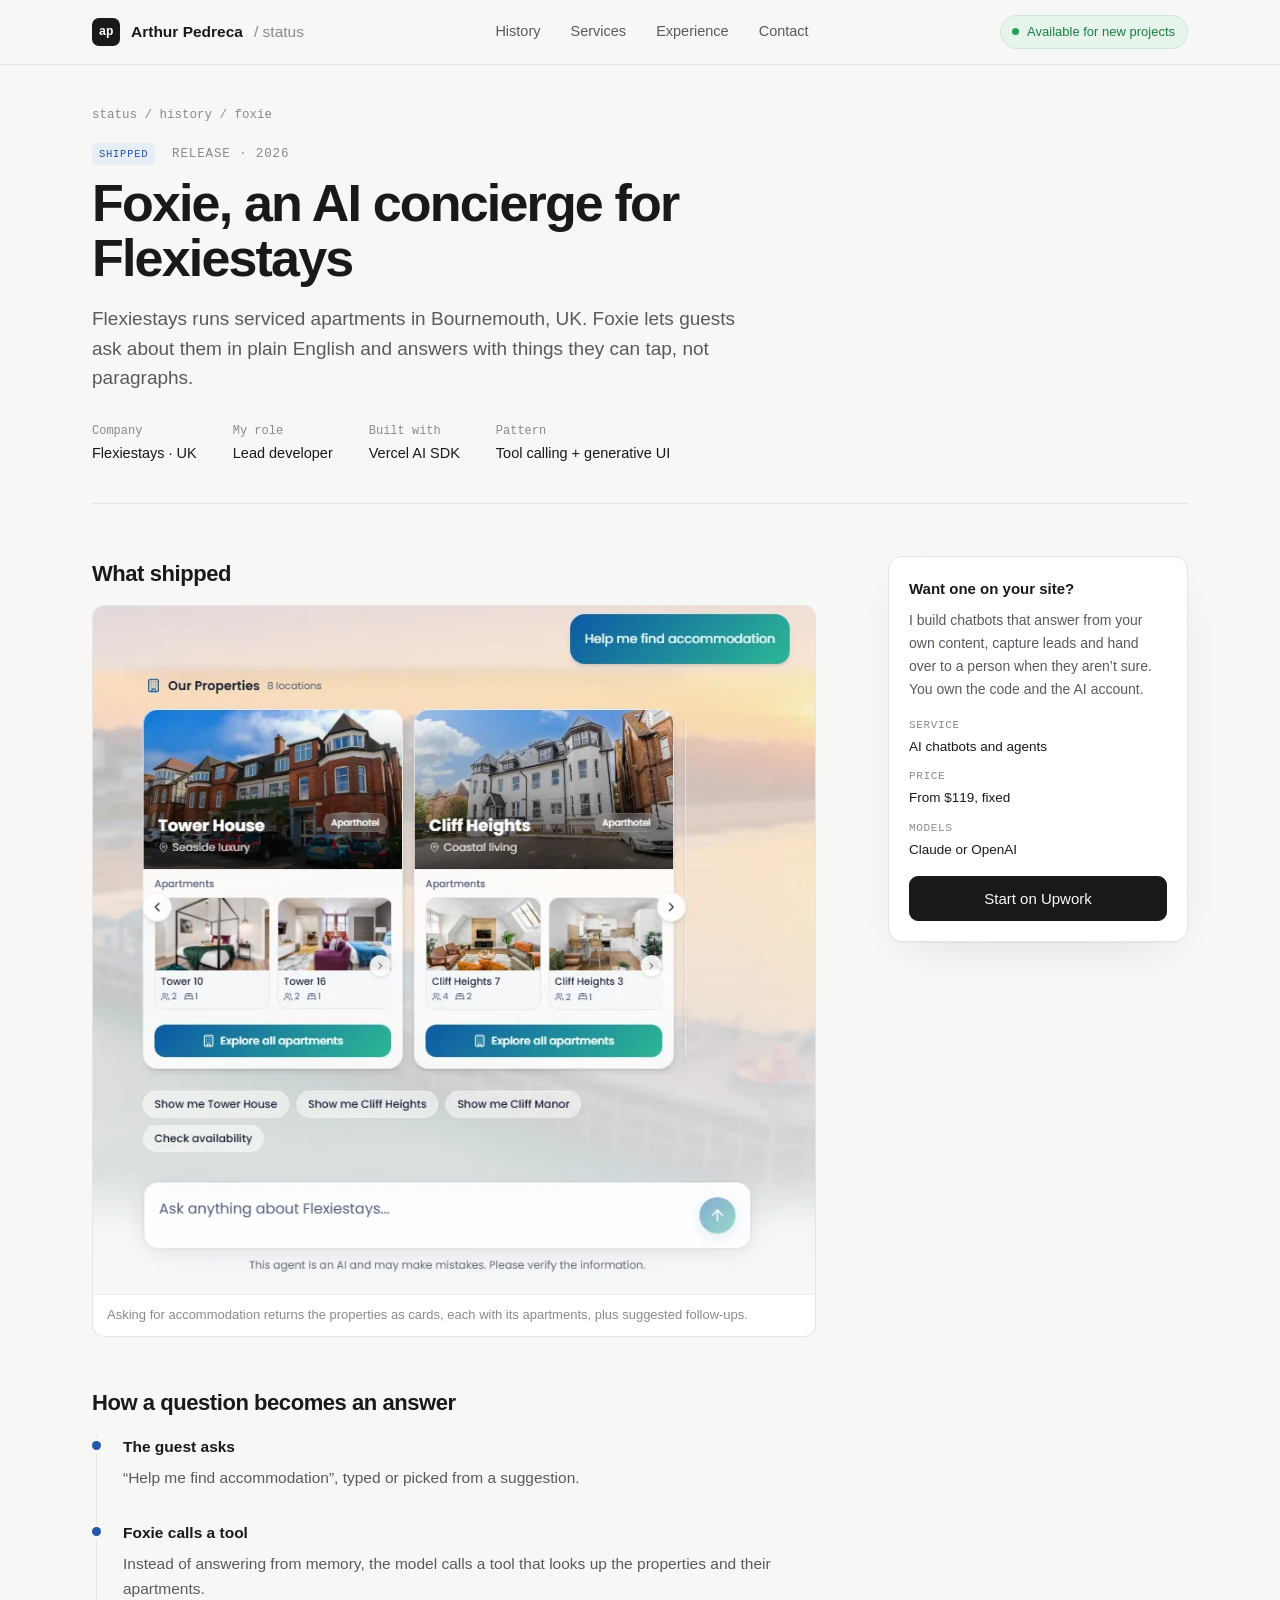
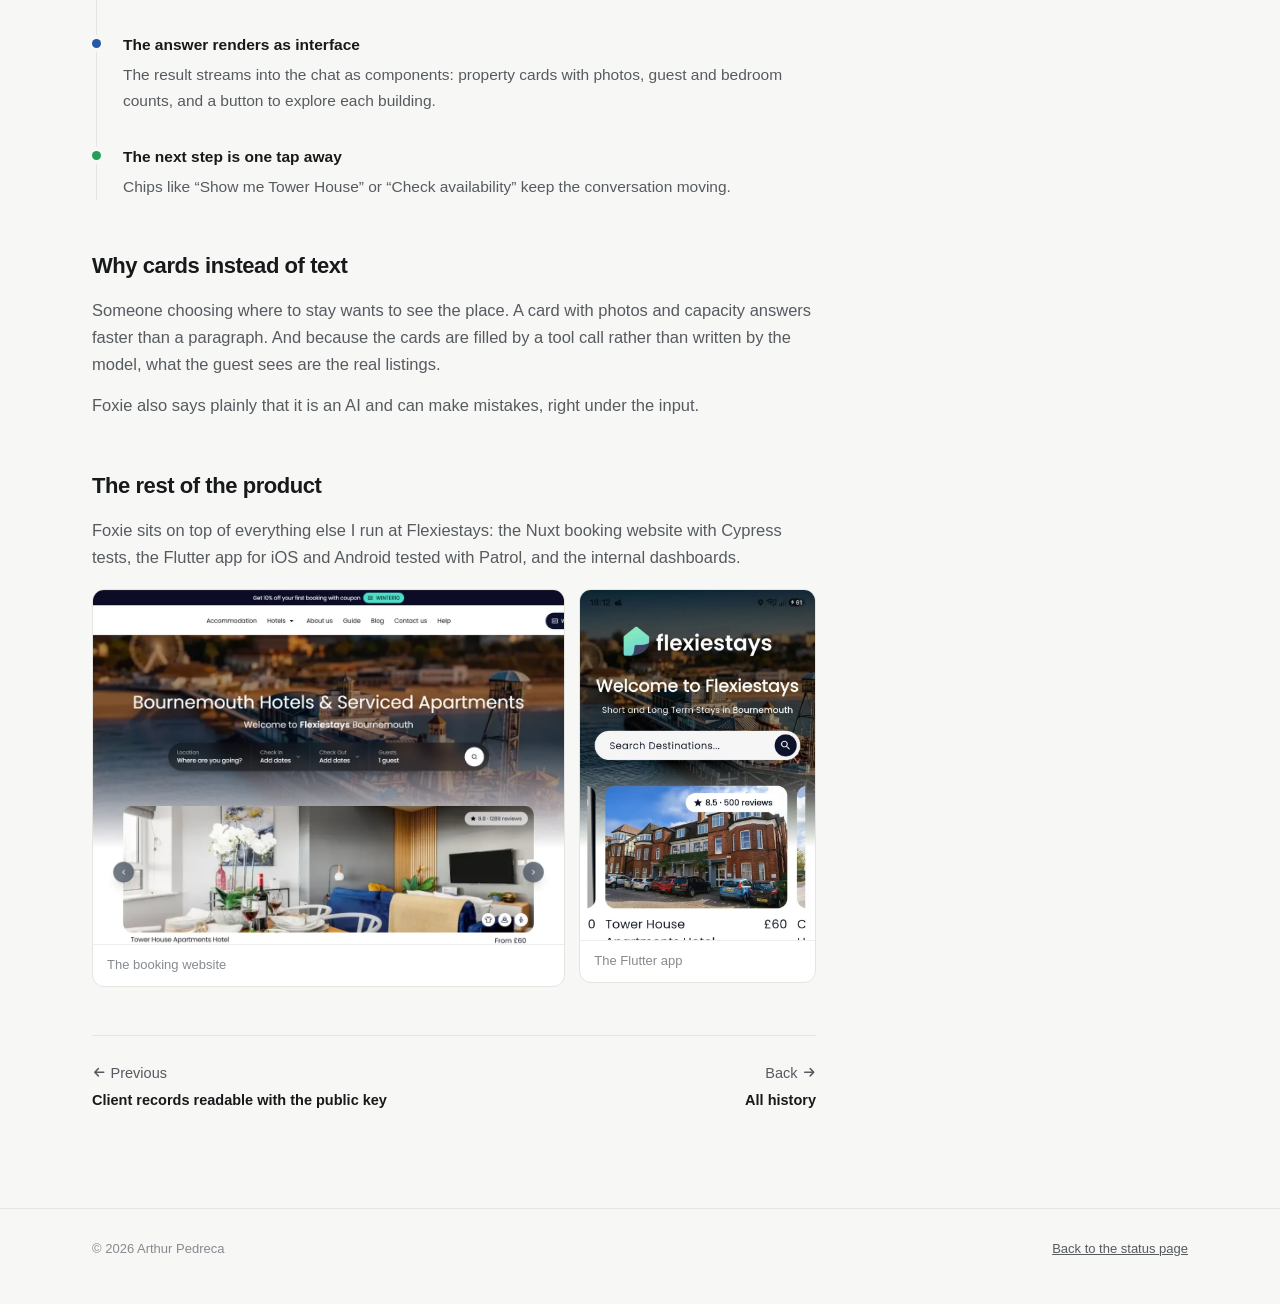
==== history/foxie.html @ f35ef9a5 "Rebuild the portfolio as a status page Replaces the 2024 site with a status-page layout: live 90-day" ====
<!doctype html>
<html lang="en">
<head>
<meta charset="utf-8">
<meta name="viewport" content="width=device-width,initial-scale=1">
<title>Foxie, an AI concierge for Flexiestays · Arthur Pedreca</title>
<meta name="description" content="Release notes for Foxie, the AI concierge I built for Flexiestays: guests ask in plain English and get live property cards inside the chat.">
<meta name="theme-color" content="#f7f7f5" media="(prefers-color-scheme: light)">
<meta name="theme-color" content="#0b0e12" media="(prefers-color-scheme: dark)">
<meta property="og:title" content="Foxie, an AI concierge for Flexiestays">
<meta property="og:description" content="Release notes for Foxie, the AI concierge I built for Flexiestays: guests ask in plain English and get live property cards inside the chat.">
<meta property="og:type" content="article">
<meta property="og:image" content="https://arthurpedreca.github.io/Portfolio/assets/img/og.png">
<meta name="twitter:card" content="summary_large_image">
<link rel="icon" href="../favicon.svg" type="image/svg+xml">
<link rel="preload" href="../assets/fonts/ibm-plex-sans-latin-600-normal.woff2" as="font" type="font/woff2" crossorigin>
<link rel="stylesheet" href="../assets/css/site.css">
</head>
<body>
<svg width="0" height="0" style="position:absolute" aria-hidden="true">
  <symbol id="arrow" viewBox="0 0 16 16"><path d="M3 8h10M9 4l4 4-4 4"/></symbol>
  <symbol id="back" viewBox="0 0 16 16"><path d="M13 8H3M7 4 3 8l4 4"/></symbol>
  <symbol id="out" viewBox="0 0 16 16"><path d="M5 11 11 5M6 5h5v5"/></symbol>
</svg>
<header class="nav">
  <div class="wrap">
    <a class="brand" href="../"><span class="logo">ap</span>Arthur Pedreca <span class="sub">/ status</span></a>
    <nav class="links" aria-label="Sections">
      <a href="../#history">History</a>
      <a href="../#services">Services</a>
      <a href="../#experience">Experience</a>
      <a href="../#contact">Contact</a>
    </nav>
    <a class="pill" href="../#contact"><i class="dot"></i><span data-k="note">Available for new projects</span></a>
  </div>
</header>
<main class="wrap">
<p class="crumbs"><a href="../">status</a> / <a href="../#history">history</a> / foxie</p>

<div class="art-head">
  <p class="eyebrow"><span class="tag blue">SHIPPED</span>&nbsp;&nbsp;Release · 2026</p>
  <h1>Foxie, an AI concierge for Flexiestays</h1>
  <p class="lead">Flexiestays runs serviced apartments in Bournemouth, UK. Foxie lets guests ask about them in plain English and answers with things they can tap, not paragraphs.</p>
  <div class="facts-row">
    <div>Company<b>Flexiestays · UK</b></div>
    <div>My role<b>Lead developer</b></div>
    <div>Built with<b>Vercel AI SDK</b></div>
    <div>Pattern<b>Tool calling + generative UI</b></div>
  </div>
</div>

<div class="art">
  <article>
    <h2>What shipped</h2>
    <figure class="shot" style="margin:8px 0 0">
      <img src="../assets/img/foxie-chat.webp" width="799" height="761" alt="Foxie chat: the guest asks for accommodation and gets two property cards, Tower House and Cliff Heights, each with apartment photos, plus suggested follow-up questions.">
      <figcaption>Asking for accommodation returns the properties as cards, each with its apartments, plus suggested follow-ups.</figcaption>
    </figure>

    <h2>How a question becomes an answer</h2>
    <ol class="updates">
      <li class="b"><h3>The guest asks</h3><p>“Help me find accommodation”, typed or picked from a suggestion.</p></li>
      <li class="b"><h3>Foxie calls a tool</h3><p>Instead of answering from memory, the model calls a tool that looks up the properties and their apartments.</p></li>
      <li class="b"><h3>The answer renders as interface</h3><p>The result streams into the chat as components: property cards with photos, guest and bedroom counts, and a button to explore each building.</p></li>
      <li class="g"><h3>The next step is one tap away</h3><p>Chips like “Show me Tower House” or “Check availability” keep the conversation moving.</p></li>
    </ol>

    <h2>Why cards instead of text</h2>
    <p>Someone choosing where to stay wants to see the place. A card with photos and capacity answers faster than a paragraph. And because the cards are filled by a tool call rather than written by the model, what the guest sees are the real listings.</p>
    <p>Foxie also says plainly that it is an AI and can make mistakes, right under the input.</p>

    <h2>The rest of the product</h2>
    <p>Foxie sits on top of everything else I run at Flexiestays: the Nuxt booking website with Cypress tests, the Flutter app for iOS and Android tested with Patrol, and the internal dashboards.</p>
    <div class="shots">
      <figure class="shot wide"><img src="../assets/img/flexiestays-site.webp" width="1600" height="800" alt="Flexiestays website home page with a booking search bar over a photo of Bournemouth pier." loading="lazy"><figcaption>The booking website</figcaption></figure>
      <figure class="shot tall"><img src="../assets/img/flexiestays-app.webp" width="738" height="1523" alt="Flexiestays mobile app home screen with a destination search and a Tower House card." loading="lazy"><figcaption>The Flutter app</figcaption></figure>
    </div>

    <div class="next">
      <a href="open-database.html"><svg class="i"><use href="#back"/></svg> Previous<b>Client records readable with the public key</b></a>
      <a href="../#history" style="text-align:right">Back <svg class="i"><use href="#arrow"/></svg><b>All history</b></a>
    </div>
  </article>

  <aside>
    <div class="box">
      <h4>Want one on your site?</h4>
      <p>I build chatbots that answer from your own content, capture leads and hand over to a person when they aren’t sure. You own the code and the AI account.</p>
      <dl>
        <dt>Service</dt><dd>AI chatbots and agents</dd>
        <dt>Price</dt><dd>From $119, fixed</dd>
        <dt>Models</dt><dd>Claude or OpenAI</dd>
      </dl>
      <a class="btn primary" href="https://www.upwork.com/freelancers/~01f52910ffb0d32b70" rel="noopener">Start on Upwork</a>
    </div>
  </aside>
</div>
</main>
<footer>
  <div class="wrap">
    <span>© 2026 Arthur Pedreca</span>
    <span><a href="../">Back to the status page</a></span>
  </div>
</footer>
<script src="../assets/js/status.js" defer></script>
</body>
</html>
---- assets/css/site.css ----
@font-face{font-family:Plex;font-weight:400;font-display:swap;src:url(../fonts/ibm-plex-sans-latin-400-normal.woff2) format('woff2')}
@font-face{font-family:Plex;font-weight:500;font-display:swap;src:url(../fonts/ibm-plex-sans-latin-500-normal.woff2) format('woff2')}
@font-face{font-family:Plex;font-weight:600;font-display:swap;src:url(../fonts/ibm-plex-sans-latin-600-normal.woff2) format('woff2')}
@font-face{font-family:PlexMono;font-weight:400;font-display:swap;src:url(../fonts/ibm-plex-mono-latin-400-normal.woff2) format('woff2')}
@font-face{font-family:PlexMono;font-weight:500;font-display:swap;src:url(../fonts/ibm-plex-mono-latin-500-normal.woff2) format('woff2')}

:root{
  --bg:#f7f7f5;--card:#fff;--sunk:#f1f1ee;--line:#e4e4e1;--line-soft:#eeeeeb;
  --text:#17191b;--muted:#565b60;--faint:#868b90;
  --green:#1a7f45;--green-dot:#22a05a;--green-soft:#e7f4ec;--green-line:#cbe6d5;--banner:#1f8a4c;
  --amber:#a8681a;--amber-dot:#d99a1e;--amber-soft:#fbf2e1;--banner-amber:#b7791f;
  --blue:#2557a7;--blue-soft:#e8eef8;
  --red:#b9382f;--red-soft:#fbeceb;
  --l0:#e4e5e2;--l1:#c4e6d0;--l2:#86cfa1;--l3:#3fae6c;--l4:#1a7f45;
  --ink:#17191b;--on-ink:#fafaf9;
  --shadow:0 1px 0 rgba(20,22,24,.03),0 18px 50px -24px rgba(20,22,24,.14);
  --sans:Plex,-apple-system,"Segoe UI",Helvetica,Arial,sans-serif;
  --mono:PlexMono,ui-monospace,"SFMono-Regular",Menlo,monospace;
  color-scheme:light;
}
@media (prefers-color-scheme:dark){
  :root{
    --bg:#0b0e12;--card:#0f1318;--sunk:#0c1015;--line:#232932;--line-soft:#1b2129;
    --text:#e6edf3;--muted:#a3abb5;--faint:#6f7781;
    --green:#3fb871;--green-dot:#3fb871;--green-soft:#11251a;--green-line:#1d4a30;--banner:#1d7343;
    --amber:#e0a43a;--amber-dot:#e0a43a;--amber-soft:#2a1f0d;--banner-amber:#9c6516;
    --blue:#82aef2;--blue-soft:#152238;
    --red:#f0817a;--red-soft:#2c1514;
    --l0:#1b2129;--l1:#1b4430;--l2:#22663f;--l3:#2f9257;--l4:#46c07a;
    --ink:#e6edf3;--on-ink:#0b0e12;
    --shadow:0 1px 0 rgba(0,0,0,.2),0 18px 50px -24px rgba(0,0,0,.6);
    color-scheme:dark;
  }
}

*,*:before,*:after{box-sizing:border-box}
html{-webkit-text-size-adjust:100%;scroll-behavior:smooth;scroll-padding-top:84px}
body{margin:0;background:var(--bg);color:var(--text);font:400 16px/1.6 var(--sans);-webkit-font-smoothing:antialiased;text-rendering:optimizeLegibility}
img{display:block;max-width:100%;height:auto}
figure{margin:0}
a{color:inherit}
h1,h2,h3,h4,p{margin:0}
::selection{background:var(--green-soft);color:var(--text)}
:focus-visible{outline:2px solid var(--green);outline-offset:3px;border-radius:4px}
.mono{font-family:var(--mono)}
.i{width:1em;height:1em;flex:none;fill:none;stroke:currentColor;stroke-width:1.6;stroke-linecap:round;stroke-linejoin:round;vertical-align:-.12em}
.wrap{max-width:1160px;margin:0 auto;padding:0 32px}
.sr{position:absolute;width:1px;height:1px;overflow:hidden;clip:rect(0 0 0 0);white-space:nowrap}

/* ---------- nav ---------- */
.nav{position:sticky;top:0;z-index:20;background:color-mix(in srgb,var(--bg) 86%,transparent);backdrop-filter:saturate(1.4) blur(10px);-webkit-backdrop-filter:saturate(1.4) blur(10px);border-bottom:1px solid var(--line)}
.nav .wrap{height:64px;display:flex;align-items:center;justify-content:space-between;gap:24px}
.brand{display:flex;align-items:center;gap:11px;font-weight:600;font-size:15.5px;text-decoration:none;white-space:nowrap}
.logo{width:28px;height:28px;border-radius:7px;background:var(--ink);color:var(--on-ink);font:600 12.5px/1 var(--mono);display:grid;place-items:center;letter-spacing:-.02em}
.brand .sub{color:var(--faint);font-weight:400}
.links{display:flex;gap:30px;font-size:14.5px}
.links a{color:var(--muted);text-decoration:none}
.links a:hover{color:var(--text)}
.pill{display:inline-flex;align-items:center;gap:8px;font-size:13px;font-weight:500;padding:6px 12px 6px 11px;border-radius:999px;border:1px solid var(--green-line);background:var(--green-soft);color:var(--green);white-space:nowrap;text-decoration:none}
.dot{width:7px;height:7px;border-radius:50%;background:var(--green-dot);box-shadow:0 0 0 0 color-mix(in srgb,var(--green-dot) 45%,transparent);animation:pulse 2.4s ease-out infinite}
.busy .pill,.pill.busy{border-color:color-mix(in srgb,var(--amber) 30%,transparent);background:var(--amber-soft);color:var(--amber)}
.busy .dot{background:var(--amber-dot)}
@keyframes pulse{0%{box-shadow:0 0 0 0 color-mix(in srgb,var(--green-dot) 45%,transparent)}70%,100%{box-shadow:0 0 0 7px transparent}}

/* ---------- hero ---------- */
.hero{padding:80px 0 88px}
.hero .wrap{display:grid;grid-template-columns:minmax(0,1fr) 500px;gap:64px;align-items:start}
.eyebrow{font:400 12.5px/1 var(--mono);letter-spacing:.07em;color:var(--faint);text-transform:uppercase}
h1{margin-top:22px;font-size:clamp(42px,5.4vw,70px);line-height:1.02;font-weight:600;letter-spacing:-.035em}
h1 span{color:var(--faint)}
.lead{margin-top:26px;font-size:19px;line-height:1.55;color:var(--muted);max-width:34em}
.cta{margin-top:34px;display:flex;flex-wrap:wrap;gap:12px}
.btn{display:inline-flex;align-items:center;gap:9px;font-weight:500;font-size:15px;line-height:1;padding:14px 19px;border-radius:9px;text-decoration:none;border:1px solid var(--line);background:var(--card);transition:transform .15s ease,border-color .15s ease}
.btn:hover{border-color:var(--faint)}
.btn:active{transform:translateY(1px)}
.btn.primary{background:var(--ink);color:var(--on-ink);border-color:var(--ink)}
.btn.primary:hover{border-color:var(--ink);opacity:.92}
.meta{margin-top:54px;display:flex;flex-wrap:wrap;gap:22px 48px;font:400 12px/1.4 var(--mono);color:var(--faint)}
.meta b{display:block;font:600 26px/1 var(--sans);color:var(--text);margin-bottom:8px;letter-spacing:-.02em}

/* ---------- status panel ---------- */
.panel{background:var(--card);border:1px solid var(--line);border-radius:14px;box-shadow:var(--shadow);overflow:hidden}
.ph{display:flex;align-items:center;justify-content:space-between;padding:15px 20px;border-bottom:1px solid var(--line-soft);font-size:13.5px;font-weight:600}
.ph span,.small{font:400 11.5px/1.3 var(--mono);color:var(--faint)}
.banner{margin:18px 20px 0;border-radius:9px;background:var(--banner);color:#fff;display:flex;align-items:center;gap:11px;padding:13px 15px;font-weight:500;font-size:15px}
.banner .bd{width:9px;height:9px;border-radius:50%;background:#fff;box-shadow:0 0 0 0 rgba(255,255,255,.6);animation:pulse-w 2.4s ease-out infinite}
.busy .banner{background:var(--banner-amber)}
@keyframes pulse-w{0%{box-shadow:0 0 0 0 rgba(255,255,255,.55)}70%,100%{box-shadow:0 0 0 7px rgba(255,255,255,0)}}
.activity{padding:20px 20px 18px}
.ah{display:flex;justify-content:space-between;align-items:baseline;font-size:13.5px;font-weight:500}
.bars{position:relative;margin-top:12px;height:40px;display:grid;grid-template-columns:repeat(90,1fr);gap:2px;align-items:end}
.bars i{display:block;height:100%;border-radius:1.5px;background:var(--l0);transform-origin:bottom;animation:grow .5s cubic-bezier(.2,.7,.2,1) both;cursor:default}
.bars i[data-l="1"]{background:var(--l1)}.bars i[data-l="2"]{background:var(--l2)}.bars i[data-l="3"]{background:var(--l3)}.bars i[data-l="4"]{background:var(--l4)}
.bars i:hover,.bars i.on{outline:1.5px solid var(--text);outline-offset:1px}
@keyframes grow{from{transform:scaleY(.15);opacity:0}to{transform:none;opacity:1}}
.axis{display:flex;justify-content:space-between;margin-top:8px}
.tip{position:absolute;bottom:calc(100% + 10px);transform:translateX(-50%);background:var(--ink);color:var(--on-ink);font:500 11.5px/1 var(--mono);padding:7px 9px;border-radius:6px;white-space:nowrap;pointer-events:none;opacity:0;transition:opacity .12s}
.tip.on{opacity:1}
.tip:after{content:"";position:absolute;left:50%;top:100%;margin-left:-4px;border:4px solid transparent;border-top-color:var(--ink)}
.summary{margin-top:12px;font-size:13px;color:var(--muted)}
.comp{border-top:1px solid var(--line-soft)}
.cr{display:flex;align-items:center;justify-content:space-between;gap:16px;padding:12px 20px;border-bottom:1px solid var(--line-soft);font-size:14px}
.cr:last-child{border-bottom:0}
.cr em{font-style:normal;color:var(--faint);font-size:13px;margin-left:6px}
.st{display:inline-flex;align-items:center;gap:7px;font:500 12px/1 var(--sans);color:var(--green);white-space:nowrap}
.st:before{content:"";width:7px;height:7px;border-radius:50%;background:currentColor}
.st.blue{color:var(--blue)}
.st.amber{color:var(--amber)}

/* ---------- sections ---------- */
section{padding:84px 0;border-top:1px solid var(--line)}
.sh{display:flex;justify-content:space-between;align-items:end;gap:24px;margin-bottom:34px}
.sh h2{font-size:30px;font-weight:600;letter-spacing:-.025em;line-height:1.1}
.sh p{color:var(--muted);margin-top:10px;max-width:36em}
.kicker{font:400 12px/1 var(--mono);letter-spacing:.07em;text-transform:uppercase;color:var(--faint);margin-bottom:14px}

/* history */
.month{font:500 12px/1 var(--mono);letter-spacing:.06em;text-transform:uppercase;color:var(--faint);padding-bottom:12px;border-bottom:1px solid var(--line);margin:0 0 4px}
.month:not(:first-child){margin-top:38px}
.inc{display:grid;grid-template-columns:minmax(0,1fr) 300px;gap:48px;padding:26px 0 30px;text-decoration:none;border-bottom:1px solid var(--line-soft)}
.inc h3{font-size:21px;font-weight:600;letter-spacing:-.015em;line-height:1.3;display:flex;flex-wrap:wrap;align-items:center;gap:6px 12px}
.inc p{color:var(--muted);margin-top:10px;max-width:38em}
.inc .more{margin-top:16px;display:inline-flex;align-items:center;gap:7px;font-weight:500;font-size:14.5px;color:var(--green)}
.inc.release .more{color:var(--blue)}
.inc:hover h3{text-decoration:underline;text-decoration-thickness:1px;text-underline-offset:4px}
.tag{font:500 10.5px/1 var(--mono);letter-spacing:.07em;padding:5px 7px;border-radius:5px;background:var(--green-soft);color:var(--green)}
.tag.blue{background:var(--blue-soft);color:var(--blue)}
.tag.red{background:var(--red-soft);color:var(--red)}
.tag.amber{background:var(--amber-soft);color:var(--amber)}
.steps{list-style:none;margin:4px 0 0;padding:0}
.steps li{position:relative;padding:0 0 16px 24px;font-size:13.5px;line-height:1.45;color:var(--muted)}
.steps li:before{content:"";position:absolute;left:0;top:5px;width:9px;height:9px;border-radius:50%;background:var(--faint)}
.steps li:after{content:"";position:absolute;left:4px;top:17px;bottom:-1px;width:1px;background:var(--line)}
.steps li:last-child{padding-bottom:0}.steps li:last-child:after{display:none}
.steps li b{display:block;color:var(--text);font-weight:600;font-size:13.5px}
.steps .g:before{background:var(--green-dot)}.steps .y:before{background:var(--amber-dot)}.steps .r:before{background:var(--red)}.steps .b:before{background:var(--blue)}

/* services */
.svc{background:var(--card);border:1px solid var(--line);border-radius:14px;overflow:hidden}
.srow{display:grid;grid-template-columns:minmax(0,1.1fr) minmax(0,1.6fr) 150px;gap:32px;padding:26px 28px;border-bottom:1px solid var(--line-soft);align-items:start}
.srow:last-child{border-bottom:0}
.srow h3{font-size:17.5px;font-weight:600;letter-spacing:-.01em}
.srow .d{color:var(--muted);font-size:14.5px;margin-top:6px}
.tiers{display:grid;grid-template-columns:repeat(3,1fr);gap:10px}
.tier{border:1px solid var(--line-soft);background:var(--sunk);border-radius:9px;padding:12px 13px}
.tier span{display:block;font-size:12.5px;color:var(--muted);line-height:1.3}
.tier b{display:block;font:600 19px/1 var(--sans);letter-spacing:-.01em;margin-top:9px}
.tier small{display:block;font:400 11px/1 var(--mono);color:var(--faint);margin-top:6px}
.srow .go{justify-self:end;align-self:center;display:inline-flex;align-items:center;gap:7px;font-weight:500;font-size:14px;text-decoration:none;color:var(--text);border-bottom:1px solid var(--line);padding-bottom:2px}
.srow .go:hover{border-color:var(--text)}
.note{margin-top:16px;font-size:13.5px;color:var(--faint)}

/* experience */
.exp{display:grid;grid-template-columns:minmax(0,1fr) minmax(0,1fr);gap:48px}
.job{display:grid;grid-template-columns:132px minmax(0,1fr);gap:20px;padding:20px 0;border-bottom:1px solid var(--line-soft)}
.job:first-child{padding-top:0}
.job .when{font:400 12px/1.6 var(--mono);color:var(--faint);padding-top:2px}
.job h3{font-size:16.5px;font-weight:600;display:flex;flex-wrap:wrap;gap:4px 10px;align-items:center}
.job h3 span{font-weight:400;color:var(--muted)}
.job p{color:var(--muted);font-size:14.5px;margin-top:6px}
.deps{background:var(--card);border:1px solid var(--line);border-radius:14px;overflow:hidden;align-self:start}
.deps .ph{font-weight:600}
.dep{display:grid;grid-template-columns:96px minmax(0,1fr);gap:16px;padding:12px 20px;border-bottom:1px solid var(--line-soft);font-size:14px}
.dep:last-child{border-bottom:0}
.dep span{font:400 11.5px/1.9 var(--mono);color:var(--faint);text-transform:uppercase;letter-spacing:.05em}

/* contact */
.contact{display:grid;grid-template-columns:minmax(0,1.2fr) minmax(0,1fr);gap:56px;align-items:center}
.contact h2{font-size:clamp(32px,3.8vw,46px);font-weight:600;letter-spacing:-.03em;line-height:1.06}
.contact h2 span{color:var(--faint)}
.contact .lead{font-size:17.5px}
.me{background:var(--card);border:1px solid var(--line);border-radius:14px;box-shadow:var(--shadow);padding:22px}
.me .top{display:flex;gap:16px;align-items:center}
.me img{width:64px;height:64px;border-radius:50%;object-fit:cover;background:var(--sunk)}
.me h3{font-size:17px;font-weight:600}
.me .top p{color:var(--muted);font-size:14px}
.facts{margin:18px 0 0;padding:0;list-style:none;border-top:1px solid var(--line-soft)}
.facts li{display:flex;justify-content:space-between;gap:16px;padding:11px 0;border-bottom:1px solid var(--line-soft);font-size:14px;color:var(--muted)}
.facts li b{font-weight:500;color:var(--text);text-align:right}
.me .cta{margin-top:20px}
.me .btn{flex:1;justify-content:center}

footer{border-top:1px solid var(--line);padding:30px 0 44px;color:var(--faint);font-size:13px}
footer .wrap{display:flex;justify-content:space-between;gap:24px;flex-wrap:wrap}
footer a{color:var(--muted)}

/* ---------- article (history pages) ---------- */
.crumbs{padding-top:44px;font:400 12.5px/1 var(--mono);color:var(--faint)}
.crumbs a{color:var(--faint);text-decoration:none}.crumbs a:hover{color:var(--text)}
.art-head{padding:26px 0 40px;border-bottom:1px solid var(--line)}
.art-head h1{margin-top:16px;font-size:clamp(34px,4.4vw,52px);line-height:1.06;max-width:16em}
.art-head .lead{margin-top:18px}
.facts-row{margin-top:30px;display:flex;flex-wrap:wrap;gap:12px 36px;font:400 12px/1.4 var(--mono);color:var(--faint)}
.facts-row b{display:block;font:500 14.5px/1.3 var(--sans);color:var(--text);margin-top:5px}
.art{display:grid;grid-template-columns:minmax(0,1fr) 300px;gap:72px;padding:52px 0 96px}
.art h2{font-size:22px;font-weight:600;letter-spacing:-.02em;margin:48px 0 14px}
.art h2:first-child{margin-top:0}
.art p,.art li{color:var(--muted);font-size:16.5px;line-height:1.65}
.art p+p{margin-top:14px}
.art strong{color:var(--text);font-weight:600}
.art ul{padding-left:20px;margin:12px 0 0}
.art code{font:400 .88em/1 var(--mono);background:var(--sunk);border:1px solid var(--line-soft);padding:2px 5px;border-radius:5px;color:var(--text)}
.updates{list-style:none;margin:0;padding:0;border-left:1px solid var(--line);margin-left:4px}
.updates li{position:relative;padding:0 0 30px 26px}
.updates li:last-child{padding-bottom:0}
.updates li:before{content:"";position:absolute;left:-5px;top:7px;width:9px;height:9px;border-radius:50%;background:var(--faint);box-shadow:0 0 0 4px var(--bg)}
.updates li.g:before{background:var(--green-dot)}.updates li.y:before{background:var(--amber-dot)}.updates li.r:before{background:var(--red)}.updates li.b:before{background:var(--blue)}
.updates h3{font-size:15.5px;font-weight:600;color:var(--text);display:flex;align-items:center;gap:10px}
.updates p{margin-top:5px;font-size:15.5px}
.table{margin-top:6px;border:1px solid var(--line);border-radius:12px;overflow:hidden;background:var(--card)}
.trow{display:grid;grid-template-columns:minmax(0,1.1fr) 92px minmax(0,1.6fr);gap:18px;padding:13px 18px;border-bottom:1px solid var(--line-soft);font-size:14.5px;align-items:center}
.trow:last-child{border-bottom:0}
.trow.th{font:500 11px/1 var(--mono);letter-spacing:.07em;text-transform:uppercase;color:var(--faint);background:var(--sunk)}
.trow code{background:none;border:0;padding:0;font-size:13.5px}
.trow span{color:var(--muted)}
.diff{margin-top:6px;border:1px solid var(--line);border-radius:12px;overflow:hidden;background:var(--card);font:400 13.5px/1.9 var(--mono)}
.diff .fn{padding:9px 16px;border-bottom:1px solid var(--line-soft);font-size:12px;color:var(--faint);background:var(--sunk)}
.diff pre{margin:0;padding:10px 0;overflow-x:auto}
.diff span{display:block;padding:0 16px;white-space:pre}
.diff .del{background:var(--red-soft);color:var(--red)}
.diff .add{background:var(--green-soft);color:var(--green)}
.shot{margin-top:8px;border:1px solid var(--line);border-radius:12px;overflow:hidden;background:var(--card)}
.shot figcaption{padding:10px 14px;border-top:1px solid var(--line-soft);font-size:13px;color:var(--faint)}
.shots{display:grid;grid-template-columns:minmax(0,2fr) minmax(0,1fr);gap:14px;margin-top:18px;align-items:start}
.shots .wide img{aspect-ratio:4/3;object-fit:cover;object-position:50% 0}
.shots .tall img{aspect-ratio:738/1100;object-fit:cover;object-position:50% 0}
.shots .shot{margin-top:0}
aside .box{position:sticky;top:96px;background:var(--card);border:1px solid var(--line);border-radius:14px;padding:20px;box-shadow:var(--shadow)}
aside h4{font-size:15px;font-weight:600}
aside p{font-size:14px!important;color:var(--muted);margin-top:8px}
aside .btn{width:100%;justify-content:center;margin-top:16px}
aside dl{margin:18px 0 0;font-size:13.5px}
aside dt{font:400 11px/1 var(--mono);letter-spacing:.06em;text-transform:uppercase;color:var(--faint);margin-top:14px}
aside dd{margin:5px 0 0;color:var(--text)}
.next{display:flex;justify-content:space-between;gap:16px;padding:26px 0 0;margin-top:48px;border-top:1px solid var(--line)}
.next a{text-decoration:none;color:var(--muted);font-size:14.5px}
.next a b{display:block;color:var(--text);font-weight:600;margin-top:4px}

/* ---------- responsive ---------- */
@media (max-width:1020px){
  .hero .wrap,.art,.contact,.exp{grid-template-columns:minmax(0,1fr)}
  .hero{padding:56px 0 64px}
  .panel{max-width:560px}
  .inc{grid-template-columns:minmax(0,1fr);gap:20px}
  .srow{grid-template-columns:minmax(0,1fr);gap:16px}
  .srow .go{justify-self:start}
  aside .box{position:static}
  .art{gap:40px}
}
@media (max-width:720px){
  .wrap{padding:0 20px}
  .links{display:none}
  .brand .sub{display:none}
  .cr em{display:none}
  .me .cta{flex-direction:column}
  section{padding:60px 0}
  .lead{font-size:17.5px}
  .tiers{grid-template-columns:1fr}
  .tier{display:flex;justify-content:space-between;align-items:baseline;gap:12px}
  .tier b{margin:0}.tier small{margin:0 0 0 auto}
  .job{grid-template-columns:1fr;gap:6px}
  .trow{grid-template-columns:1fr 80px}
  .trow>:last-child{grid-column:1/-1}
  .trow.th>:last-child{display:none}
  .bars{gap:1px}
}
@media (prefers-reduced-motion:reduce){
  *,*:before,*:after{animation:none!important;transition:none!important}
  html{scroll-behavior:auto}
}

article,aside{min-width:0}
.trow .tag{justify-self:start}
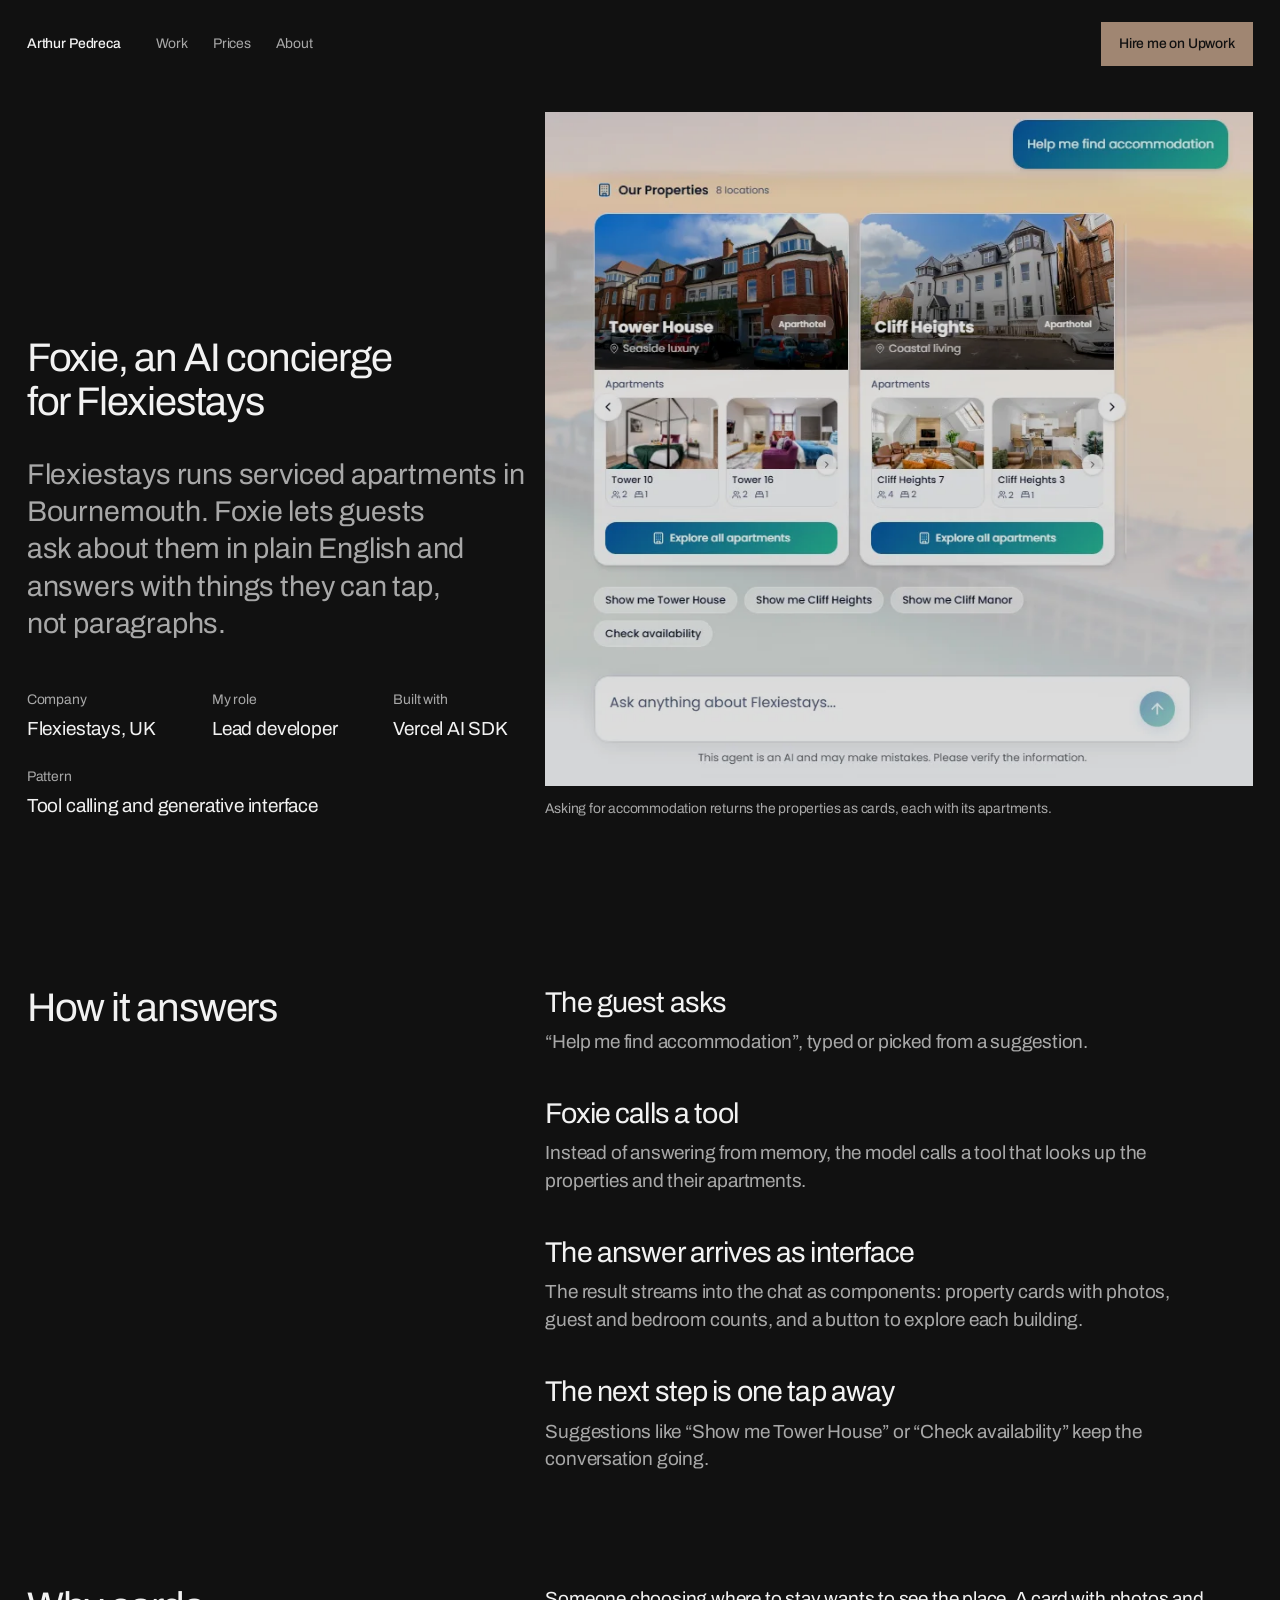
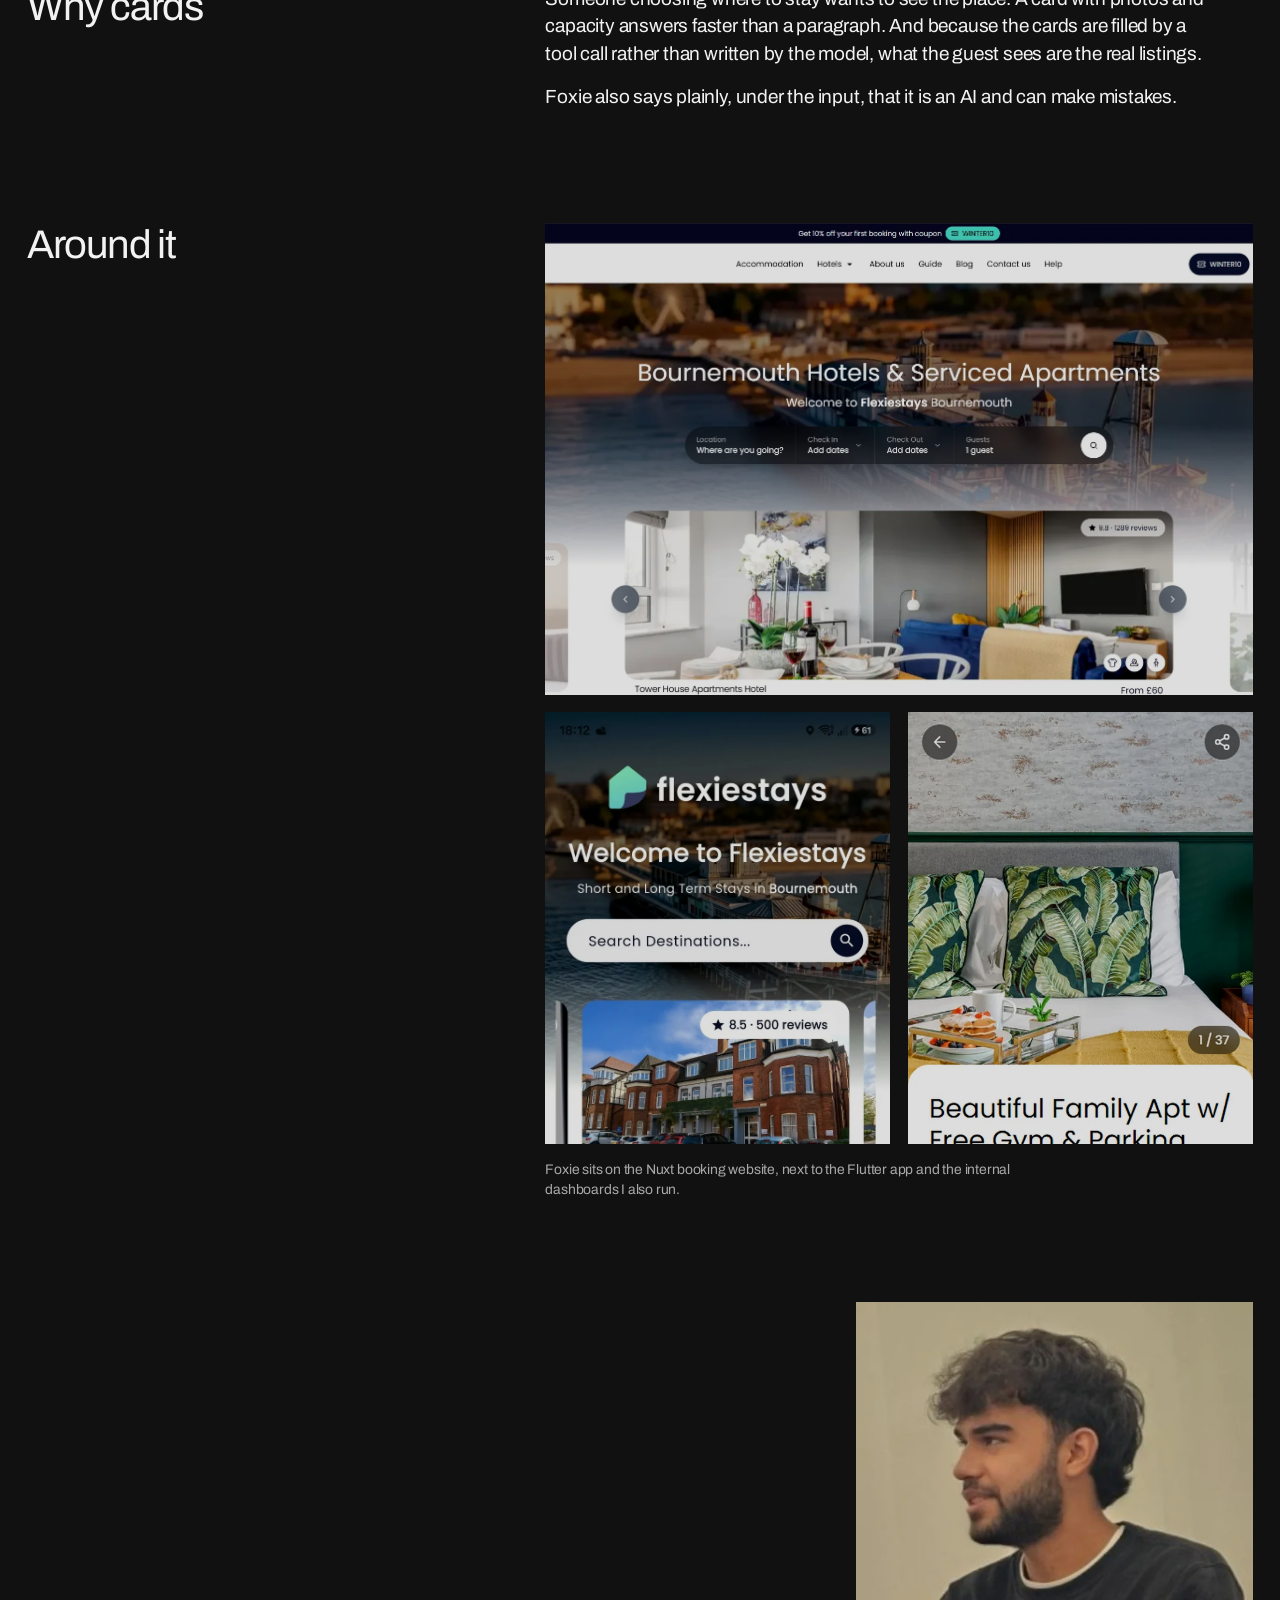
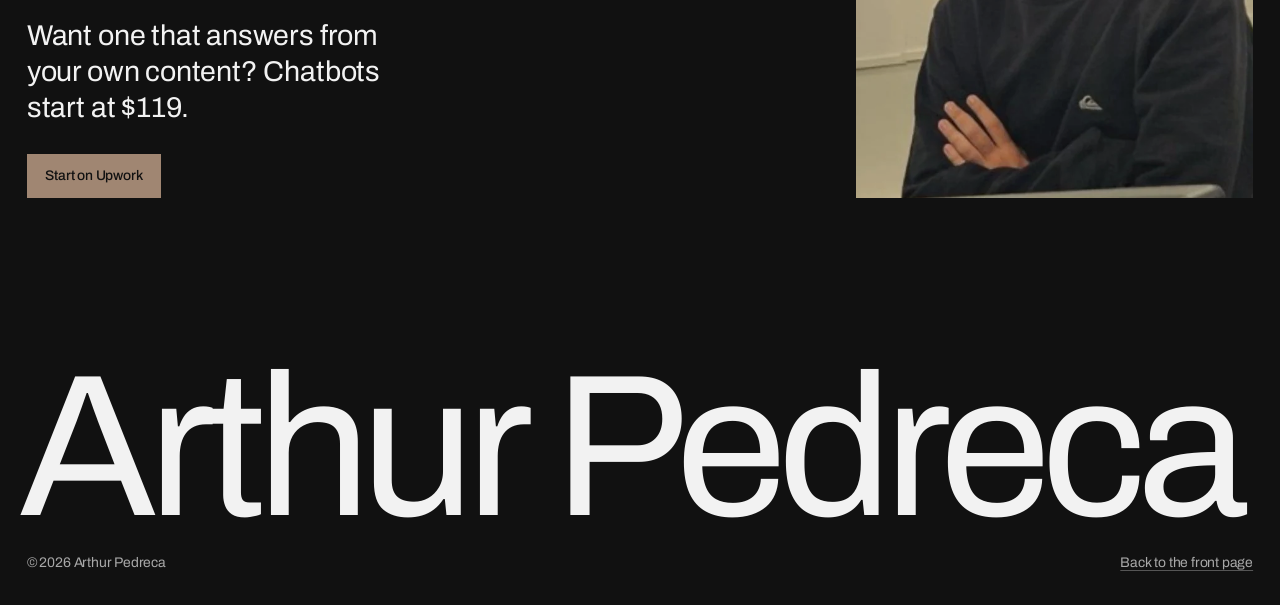
==== commit 8c29e781: "Redesign: the dark room One dark field with lit exhibits: Arthur's portrait and the work he runs, th" ====
--- a/history/foxie.html
+++ b/history/foxie.html
@@ -4,104 +4,95 @@
 <meta charset="utf-8">
 <meta name="viewport" content="width=device-width,initial-scale=1">
 <title>Foxie, an AI concierge for Flexiestays · Arthur Pedreca</title>
-<meta name="description" content="Release notes for Foxie, the AI concierge I built for Flexiestays: guests ask in plain English and get live property cards inside the chat.">
-<meta name="theme-color" content="#f7f7f5" media="(prefers-color-scheme: light)">
-<meta name="theme-color" content="#0b0e12" media="(prefers-color-scheme: dark)">
+<meta name="description" content="How Foxie works: guests ask Flexiestays in plain English and get live property cards inside the chat.">
+<meta name="theme-color" content="#111111">
 <meta property="og:title" content="Foxie, an AI concierge for Flexiestays">
-<meta property="og:description" content="Release notes for Foxie, the AI concierge I built for Flexiestays: guests ask in plain English and get live property cards inside the chat.">
+<meta property="og:description" content="How Foxie works: guests ask Flexiestays in plain English and get live property cards inside the chat.">
 <meta property="og:type" content="article">
 <meta property="og:image" content="https://arthurpedreca.github.io/Portfolio/assets/img/og.png">
 <meta name="twitter:card" content="summary_large_image">
 <link rel="icon" href="../favicon.svg" type="image/svg+xml">
-<link rel="preload" href="../assets/fonts/ibm-plex-sans-latin-600-normal.woff2" as="font" type="font/woff2" crossorigin>
+<link rel="preload" href="../assets/fonts/archivo-latin-400-normal.woff2" as="font" type="font/woff2" crossorigin>
 <link rel="stylesheet" href="../assets/css/site.css">
+<script>document.documentElement.classList.add('js')</script>
 </head>
 <body>
-<svg width="0" height="0" style="position:absolute" aria-hidden="true">
-  <symbol id="arrow" viewBox="0 0 16 16"><path d="M3 8h10M9 4l4 4-4 4"/></symbol>
-  <symbol id="back" viewBox="0 0 16 16"><path d="M13 8H3M7 4 3 8l4 4"/></symbol>
-  <symbol id="out" viewBox="0 0 16 16"><path d="M5 11 11 5M6 5h5v5"/></symbol>
-</svg>
 <header class="nav">
-  <div class="wrap">
-    <a class="brand" href="../"><span class="logo">ap</span>Arthur Pedreca <span class="sub">/ status</span></a>
-    <nav class="links" aria-label="Sections">
-      <a href="../#history">History</a>
-      <a href="../#services">Services</a>
-      <a href="../#experience">Experience</a>
-      <a href="../#contact">Contact</a>
+  <div class="nav-left">
+    <a class="wordmark" href="../">Arthur Pedreca</a>
+    <nav class="nav-links" aria-label="Sections">
+      <a href="../#work">Work</a>
+      <a href="../#prices">Prices</a>
+      <a href="../#about">About</a>
     </nav>
-    <a class="pill" href="../#contact"><i class="dot"></i><span data-k="note">Available for new projects</span></a>
   </div>
+  <a class="action" href="https://www.upwork.com/freelancers/~01f52910ffb0d32b70" rel="noopener">Hire me on Upwork</a>
 </header>
-<main class="wrap">
-<p class="crumbs"><a href="../">status</a> / <a href="../#history">history</a> / foxie</p>
+<main>
+<section class="art-top grid wide-pic">
+  <div class="art-top-text">
+  <h1 data-rise>Foxie, an AI concierge for Flexiestays</h1>
+  <p class="lead" data-rise style="--i:1">Flexiestays runs serviced apartments in Bournemouth. Foxie lets guests ask about them in plain English and answers with things they can tap, not paragraphs.</p>
+  <dl class="art-facts" data-rise style="--i:2">
+    <div><dt>Company</dt><dd>Flexiestays, UK</dd></div>
+    <div><dt>My role</dt><dd>Lead developer</dd></div>
+    <div><dt>Built with</dt><dd>Vercel AI SDK</dd></div>
+    <div><dt>Pattern</dt><dd>Tool calling and generative interface</dd></div>
+  </dl>
+  </div>
+  <figure class="art-top-pic" data-rise style="--i:2">
+    <img class="shot" src="../assets/img/foxie-chat.webp" width="799" height="761" alt="Foxie chat: the guest asks for accommodation and gets two property cards, Tower House and Cliff Heights, each with apartment photos, plus suggested follow-up questions.">
+    <figcaption>Asking for accommodation returns the properties as cards, each with its apartments.</figcaption>
+  </figure>
+</section>
 
-<div class="art-head">
-  <p class="eyebrow"><span class="tag blue">SHIPPED</span>&nbsp;&nbsp;Release · 2026</p>
-  <h1>Foxie, an AI concierge for Flexiestays</h1>
-  <p class="lead">Flexiestays runs serviced apartments in Bournemouth, UK. Foxie lets guests ask about them in plain English and answers with things they can tap, not paragraphs.</p>
-  <div class="facts-row">
-    <div>Company<b>Flexiestays · UK</b></div>
-    <div>My role<b>Lead developer</b></div>
-    <div>Built with<b>Vercel AI SDK</b></div>
-    <div>Pattern<b>Tool calling + generative UI</b></div>
-  </div>
+<div class="art">
+
+  <section>
+    <h2 data-reveal>How it answers</h2>
+    <ol class="timeline body">
+      <li data-reveal style="--i:1"><h3>The guest asks</h3><p>“Help me find accommodation”, typed or picked from a suggestion.</p></li>
+      <li data-reveal style="--i:2"><h3>Foxie calls a tool</h3><p>Instead of answering from memory, the model calls a tool that looks up the properties and their apartments.</p></li>
+      <li data-reveal style="--i:3"><h3>The answer arrives as interface</h3><p>The result streams into the chat as components: property cards with photos, guest and bedroom counts, and a button to explore each building.</p></li>
+      <li data-reveal style="--i:4"><h3>The next step is one tap away</h3><p>Suggestions like “Show me Tower House” or “Check availability” keep the conversation going.</p></li>
+    </ol>
+  </section>
+
+  <section>
+    <h2 data-reveal>Why cards</h2>
+    <div class="body" data-reveal style="--i:1">
+      <p>Someone choosing where to stay wants to see the place. A card with photos and capacity answers faster than a paragraph. And because the cards are filled by a tool call rather than written by the model, what the guest sees are the real listings.</p>
+      <p>Foxie also says plainly, under the input, that it is an AI and can make mistakes.</p>
+    </div>
+  </section>
+
+  <section>
+    <h2 data-reveal>Around it</h2>
+    <div class="body">
+      <figure class="big-shot" data-reveal style="--i:1">
+        <img class="shot" src="../assets/img/site.webp" width="1427" height="951" alt="The Flexiestays home page with a booking search over a photo of Bournemouth pier.">
+      </figure>
+      <div class="two-shots">
+        <figure data-reveal style="--i:2"><img class="shot" src="../assets/img/app.webp" width="738" height="922" alt="The Flexiestays app home screen."></figure>
+        <figure data-reveal style="--i:3"><img class="shot" src="../assets/img/property.webp" width="588" height="735" alt="A Flexiestays apartment page on the website."></figure>
+      </div>
+      <p class="cap">Foxie sits on the Nuxt booking website, next to the Flutter app and the internal dashboards I also run.</p>
+    </div>
+  </section>
 </div>
 
-<div class="art">
-  <article>
-    <h2>What shipped</h2>
-    <figure class="shot" style="margin:8px 0 0">
-      <img src="../assets/img/foxie-chat.webp" width="799" height="761" alt="Foxie chat: the guest asks for accommodation and gets two property cards, Tower House and Cliff Heights, each with apartment photos, plus suggested follow-up questions.">
-      <figcaption>Asking for accommodation returns the properties as cards, each with its apartments, plus suggested follow-ups.</figcaption>
-    </figure>
-
-    <h2>How a question becomes an answer</h2>
-    <ol class="updates">
-      <li class="b"><h3>The guest asks</h3><p>“Help me find accommodation”, typed or picked from a suggestion.</p></li>
-      <li class="b"><h3>Foxie calls a tool</h3><p>Instead of answering from memory, the model calls a tool that looks up the properties and their apartments.</p></li>
-      <li class="b"><h3>The answer renders as interface</h3><p>The result streams into the chat as components: property cards with photos, guest and bedroom counts, and a button to explore each building.</p></li>
-      <li class="g"><h3>The next step is one tap away</h3><p>Chips like “Show me Tower House” or “Check availability” keep the conversation moving.</p></li>
-    </ol>
-
-    <h2>Why cards instead of text</h2>
-    <p>Someone choosing where to stay wants to see the place. A card with photos and capacity answers faster than a paragraph. And because the cards are filled by a tool call rather than written by the model, what the guest sees are the real listings.</p>
-    <p>Foxie also says plainly that it is an AI and can make mistakes, right under the input.</p>
-
-    <h2>The rest of the product</h2>
-    <p>Foxie sits on top of everything else I run at Flexiestays: the Nuxt booking website with Cypress tests, the Flutter app for iOS and Android tested with Patrol, and the internal dashboards.</p>
-    <div class="shots">
-      <figure class="shot wide"><img src="../assets/img/flexiestays-site.webp" width="1600" height="800" alt="Flexiestays website home page with a booking search bar over a photo of Bournemouth pier." loading="lazy"><figcaption>The booking website</figcaption></figure>
-      <figure class="shot tall"><img src="../assets/img/flexiestays-app.webp" width="738" height="1523" alt="Flexiestays mobile app home screen with a destination search and a Tower House card." loading="lazy"><figcaption>The Flutter app</figcaption></figure>
-    </div>
-
-    <div class="next">
-      <a href="open-database.html"><svg class="i"><use href="#back"/></svg> Previous<b>Client records readable with the public key</b></a>
-      <a href="../#history" style="text-align:right">Back <svg class="i"><use href="#arrow"/></svg><b>All history</b></a>
-    </div>
-  </article>
-
-  <aside>
-    <div class="box">
-      <h4>Want one on your site?</h4>
-      <p>I build chatbots that answer from your own content, capture leads and hand over to a person when they aren’t sure. You own the code and the AI account.</p>
-      <dl>
-        <dt>Service</dt><dd>AI chatbots and agents</dd>
-        <dt>Price</dt><dd>From $119, fixed</dd>
-        <dt>Models</dt><dd>Claude or OpenAI</dd>
-      </dl>
-      <a class="btn primary" href="https://www.upwork.com/freelancers/~01f52910ffb0d32b70" rel="noopener">Start on Upwork</a>
-    </div>
-  </aside>
-</div>
+<section class="art-end grid">
+  <div class="art-end-text">
+    <p data-reveal>Want one that answers from your own content? Chatbots start at $119.</p>
+    <a class="action" href="https://www.upwork.com/freelancers/~01f52910ffb0d32b70" rel="noopener" data-reveal style="--i:1">Start on Upwork</a>
+  </div>
+  <figure class="art-end-pic" data-reveal><img class="shot" src="../assets/img/arthur-45.webp" width="640" height="800" alt="Arthur Pedreca."></figure>
+</section>
 </main>
-<footer>
-  <div class="wrap">
-    <span>© 2026 Arthur Pedreca</span>
-    <span><a href="../">Back to the status page</a></span>
-  </div>
+<footer class="foot">
+  <p class="foot-name" aria-hidden="true">Arthur Pedreca</p>
+  <div class="foot-line"><span>© 2026 Arthur Pedreca</span><a class="link" href="../">Back to the front page</a></div>
 </footer>
-<script src="../assets/js/status.js" defer></script>
+<script src="../assets/js/site.js" defer></script>
 </body>
 </html>
--- a/assets/css/site.css
+++ b/assets/css/site.css
@@ -1,273 +1,372 @@
-@font-face{font-family:Plex;font-weight:400;font-display:swap;src:url(../fonts/ibm-plex-sans-latin-400-normal.woff2) format('woff2')}
-@font-face{font-family:Plex;font-weight:500;font-display:swap;src:url(../fonts/ibm-plex-sans-latin-500-normal.woff2) format('woff2')}
-@font-face{font-family:Plex;font-weight:600;font-display:swap;src:url(../fonts/ibm-plex-sans-latin-600-normal.woff2) format('woff2')}
-@font-face{font-family:PlexMono;font-weight:400;font-display:swap;src:url(../fonts/ibm-plex-mono-latin-400-normal.woff2) format('woff2')}
-@font-face{font-family:PlexMono;font-weight:500;font-display:swap;src:url(../fonts/ibm-plex-mono-latin-500-normal.woff2) format('woff2')}
-
-:root{
-  --bg:#f7f7f5;--card:#fff;--sunk:#f1f1ee;--line:#e4e4e1;--line-soft:#eeeeeb;
-  --text:#17191b;--muted:#565b60;--faint:#868b90;
-  --green:#1a7f45;--green-dot:#22a05a;--green-soft:#e7f4ec;--green-line:#cbe6d5;--banner:#1f8a4c;
-  --amber:#a8681a;--amber-dot:#d99a1e;--amber-soft:#fbf2e1;--banner-amber:#b7791f;
-  --blue:#2557a7;--blue-soft:#e8eef8;
-  --red:#b9382f;--red-soft:#fbeceb;
-  --l0:#e4e5e2;--l1:#c4e6d0;--l2:#86cfa1;--l3:#3fae6c;--l4:#1a7f45;
-  --ink:#17191b;--on-ink:#fafaf9;
-  --shadow:0 1px 0 rgba(20,22,24,.03),0 18px 50px -24px rgba(20,22,24,.14);
-  --sans:Plex,-apple-system,"Segoe UI",Helvetica,Arial,sans-serif;
-  --mono:PlexMono,ui-monospace,"SFMono-Regular",Menlo,monospace;
-  color-scheme:light;
-}
-@media (prefers-color-scheme:dark){
-  :root{
-    --bg:#0b0e12;--card:#0f1318;--sunk:#0c1015;--line:#232932;--line-soft:#1b2129;
-    --text:#e6edf3;--muted:#a3abb5;--faint:#6f7781;
-    --green:#3fb871;--green-dot:#3fb871;--green-soft:#11251a;--green-line:#1d4a30;--banner:#1d7343;
-    --amber:#e0a43a;--amber-dot:#e0a43a;--amber-soft:#2a1f0d;--banner-amber:#9c6516;
-    --blue:#82aef2;--blue-soft:#152238;
-    --red:#f0817a;--red-soft:#2c1514;
-    --l0:#1b2129;--l1:#1b4430;--l2:#22663f;--l3:#2f9257;--l4:#46c07a;
-    --ink:#e6edf3;--on-ink:#0b0e12;
-    --shadow:0 1px 0 rgba(0,0,0,.2),0 18px 50px -24px rgba(0,0,0,.6);
-    color-scheme:dark;
-  }
-}
-
-*,*:before,*:after{box-sizing:border-box}
-html{-webkit-text-size-adjust:100%;scroll-behavior:smooth;scroll-padding-top:84px}
-body{margin:0;background:var(--bg);color:var(--text);font:400 16px/1.6 var(--sans);-webkit-font-smoothing:antialiased;text-rendering:optimizeLegibility}
-img{display:block;max-width:100%;height:auto}
-figure{margin:0}
-a{color:inherit}
-h1,h2,h3,h4,p{margin:0}
-::selection{background:var(--green-soft);color:var(--text)}
-:focus-visible{outline:2px solid var(--green);outline-offset:3px;border-radius:4px}
-.mono{font-family:var(--mono)}
-.i{width:1em;height:1em;flex:none;fill:none;stroke:currentColor;stroke-width:1.6;stroke-linecap:round;stroke-linejoin:round;vertical-align:-.12em}
-.wrap{max-width:1160px;margin:0 auto;padding:0 32px}
-.sr{position:absolute;width:1px;height:1px;overflow:hidden;clip:rect(0 0 0 0);white-space:nowrap}
-
-/* ---------- nav ---------- */
-.nav{position:sticky;top:0;z-index:20;background:color-mix(in srgb,var(--bg) 86%,transparent);backdrop-filter:saturate(1.4) blur(10px);-webkit-backdrop-filter:saturate(1.4) blur(10px);border-bottom:1px solid var(--line)}
-.nav .wrap{height:64px;display:flex;align-items:center;justify-content:space-between;gap:24px}
-.brand{display:flex;align-items:center;gap:11px;font-weight:600;font-size:15.5px;text-decoration:none;white-space:nowrap}
-.logo{width:28px;height:28px;border-radius:7px;background:var(--ink);color:var(--on-ink);font:600 12.5px/1 var(--mono);display:grid;place-items:center;letter-spacing:-.02em}
-.brand .sub{color:var(--faint);font-weight:400}
-.links{display:flex;gap:30px;font-size:14.5px}
-.links a{color:var(--muted);text-decoration:none}
-.links a:hover{color:var(--text)}
-.pill{display:inline-flex;align-items:center;gap:8px;font-size:13px;font-weight:500;padding:6px 12px 6px 11px;border-radius:999px;border:1px solid var(--green-line);background:var(--green-soft);color:var(--green);white-space:nowrap;text-decoration:none}
-.dot{width:7px;height:7px;border-radius:50%;background:var(--green-dot);box-shadow:0 0 0 0 color-mix(in srgb,var(--green-dot) 45%,transparent);animation:pulse 2.4s ease-out infinite}
-.busy .pill,.pill.busy{border-color:color-mix(in srgb,var(--amber) 30%,transparent);background:var(--amber-soft);color:var(--amber)}
-.busy .dot{background:var(--amber-dot)}
-@keyframes pulse{0%{box-shadow:0 0 0 0 color-mix(in srgb,var(--green-dot) 45%,transparent)}70%,100%{box-shadow:0 0 0 7px transparent}}
-
-/* ---------- hero ---------- */
-.hero{padding:80px 0 88px}
-.hero .wrap{display:grid;grid-template-columns:minmax(0,1fr) 500px;gap:64px;align-items:start}
-.eyebrow{font:400 12.5px/1 var(--mono);letter-spacing:.07em;color:var(--faint);text-transform:uppercase}
-h1{margin-top:22px;font-size:clamp(42px,5.4vw,70px);line-height:1.02;font-weight:600;letter-spacing:-.035em}
-h1 span{color:var(--faint)}
-.lead{margin-top:26px;font-size:19px;line-height:1.55;color:var(--muted);max-width:34em}
-.cta{margin-top:34px;display:flex;flex-wrap:wrap;gap:12px}
-.btn{display:inline-flex;align-items:center;gap:9px;font-weight:500;font-size:15px;line-height:1;padding:14px 19px;border-radius:9px;text-decoration:none;border:1px solid var(--line);background:var(--card);transition:transform .15s ease,border-color .15s ease}
-.btn:hover{border-color:var(--faint)}
-.btn:active{transform:translateY(1px)}
-.btn.primary{background:var(--ink);color:var(--on-ink);border-color:var(--ink)}
-.btn.primary:hover{border-color:var(--ink);opacity:.92}
-.meta{margin-top:54px;display:flex;flex-wrap:wrap;gap:22px 48px;font:400 12px/1.4 var(--mono);color:var(--faint)}
-.meta b{display:block;font:600 26px/1 var(--sans);color:var(--text);margin-bottom:8px;letter-spacing:-.02em}
-
-/* ---------- status panel ---------- */
-.panel{background:var(--card);border:1px solid var(--line);border-radius:14px;box-shadow:var(--shadow);overflow:hidden}
-.ph{display:flex;align-items:center;justify-content:space-between;padding:15px 20px;border-bottom:1px solid var(--line-soft);font-size:13.5px;font-weight:600}
-.ph span,.small{font:400 11.5px/1.3 var(--mono);color:var(--faint)}
-.banner{margin:18px 20px 0;border-radius:9px;background:var(--banner);color:#fff;display:flex;align-items:center;gap:11px;padding:13px 15px;font-weight:500;font-size:15px}
-.banner .bd{width:9px;height:9px;border-radius:50%;background:#fff;box-shadow:0 0 0 0 rgba(255,255,255,.6);animation:pulse-w 2.4s ease-out infinite}
-.busy .banner{background:var(--banner-amber)}
-@keyframes pulse-w{0%{box-shadow:0 0 0 0 rgba(255,255,255,.55)}70%,100%{box-shadow:0 0 0 7px rgba(255,255,255,0)}}
-.activity{padding:20px 20px 18px}
-.ah{display:flex;justify-content:space-between;align-items:baseline;font-size:13.5px;font-weight:500}
-.bars{position:relative;margin-top:12px;height:40px;display:grid;grid-template-columns:repeat(90,1fr);gap:2px;align-items:end}
-.bars i{display:block;height:100%;border-radius:1.5px;background:var(--l0);transform-origin:bottom;animation:grow .5s cubic-bezier(.2,.7,.2,1) both;cursor:default}
-.bars i[data-l="1"]{background:var(--l1)}.bars i[data-l="2"]{background:var(--l2)}.bars i[data-l="3"]{background:var(--l3)}.bars i[data-l="4"]{background:var(--l4)}
-.bars i:hover,.bars i.on{outline:1.5px solid var(--text);outline-offset:1px}
-@keyframes grow{from{transform:scaleY(.15);opacity:0}to{transform:none;opacity:1}}
-.axis{display:flex;justify-content:space-between;margin-top:8px}
-.tip{position:absolute;bottom:calc(100% + 10px);transform:translateX(-50%);background:var(--ink);color:var(--on-ink);font:500 11.5px/1 var(--mono);padding:7px 9px;border-radius:6px;white-space:nowrap;pointer-events:none;opacity:0;transition:opacity .12s}
-.tip.on{opacity:1}
-.tip:after{content:"";position:absolute;left:50%;top:100%;margin-left:-4px;border:4px solid transparent;border-top-color:var(--ink)}
-.summary{margin-top:12px;font-size:13px;color:var(--muted)}
-.comp{border-top:1px solid var(--line-soft)}
-.cr{display:flex;align-items:center;justify-content:space-between;gap:16px;padding:12px 20px;border-bottom:1px solid var(--line-soft);font-size:14px}
-.cr:last-child{border-bottom:0}
-.cr em{font-style:normal;color:var(--faint);font-size:13px;margin-left:6px}
-.st{display:inline-flex;align-items:center;gap:7px;font:500 12px/1 var(--sans);color:var(--green);white-space:nowrap}
-.st:before{content:"";width:7px;height:7px;border-radius:50%;background:currentColor}
-.st.blue{color:var(--blue)}
-.st.amber{color:var(--amber)}
-
-/* ---------- sections ---------- */
-section{padding:84px 0;border-top:1px solid var(--line)}
-.sh{display:flex;justify-content:space-between;align-items:end;gap:24px;margin-bottom:34px}
-.sh h2{font-size:30px;font-weight:600;letter-spacing:-.025em;line-height:1.1}
-.sh p{color:var(--muted);margin-top:10px;max-width:36em}
-.kicker{font:400 12px/1 var(--mono);letter-spacing:.07em;text-transform:uppercase;color:var(--faint);margin-bottom:14px}
-
-/* history */
-.month{font:500 12px/1 var(--mono);letter-spacing:.06em;text-transform:uppercase;color:var(--faint);padding-bottom:12px;border-bottom:1px solid var(--line);margin:0 0 4px}
-.month:not(:first-child){margin-top:38px}
-.inc{display:grid;grid-template-columns:minmax(0,1fr) 300px;gap:48px;padding:26px 0 30px;text-decoration:none;border-bottom:1px solid var(--line-soft)}
-.inc h3{font-size:21px;font-weight:600;letter-spacing:-.015em;line-height:1.3;display:flex;flex-wrap:wrap;align-items:center;gap:6px 12px}
-.inc p{color:var(--muted);margin-top:10px;max-width:38em}
-.inc .more{margin-top:16px;display:inline-flex;align-items:center;gap:7px;font-weight:500;font-size:14.5px;color:var(--green)}
-.inc.release .more{color:var(--blue)}
-.inc:hover h3{text-decoration:underline;text-decoration-thickness:1px;text-underline-offset:4px}
-.tag{font:500 10.5px/1 var(--mono);letter-spacing:.07em;padding:5px 7px;border-radius:5px;background:var(--green-soft);color:var(--green)}
-.tag.blue{background:var(--blue-soft);color:var(--blue)}
-.tag.red{background:var(--red-soft);color:var(--red)}
-.tag.amber{background:var(--amber-soft);color:var(--amber)}
-.steps{list-style:none;margin:4px 0 0;padding:0}
-.steps li{position:relative;padding:0 0 16px 24px;font-size:13.5px;line-height:1.45;color:var(--muted)}
-.steps li:before{content:"";position:absolute;left:0;top:5px;width:9px;height:9px;border-radius:50%;background:var(--faint)}
-.steps li:after{content:"";position:absolute;left:4px;top:17px;bottom:-1px;width:1px;background:var(--line)}
-.steps li:last-child{padding-bottom:0}.steps li:last-child:after{display:none}
-.steps li b{display:block;color:var(--text);font-weight:600;font-size:13.5px}
-.steps .g:before{background:var(--green-dot)}.steps .y:before{background:var(--amber-dot)}.steps .r:before{background:var(--red)}.steps .b:before{background:var(--blue)}
-
-/* services */
-.svc{background:var(--card);border:1px solid var(--line);border-radius:14px;overflow:hidden}
-.srow{display:grid;grid-template-columns:minmax(0,1.1fr) minmax(0,1.6fr) 150px;gap:32px;padding:26px 28px;border-bottom:1px solid var(--line-soft);align-items:start}
-.srow:last-child{border-bottom:0}
-.srow h3{font-size:17.5px;font-weight:600;letter-spacing:-.01em}
-.srow .d{color:var(--muted);font-size:14.5px;margin-top:6px}
-.tiers{display:grid;grid-template-columns:repeat(3,1fr);gap:10px}
-.tier{border:1px solid var(--line-soft);background:var(--sunk);border-radius:9px;padding:12px 13px}
-.tier span{display:block;font-size:12.5px;color:var(--muted);line-height:1.3}
-.tier b{display:block;font:600 19px/1 var(--sans);letter-spacing:-.01em;margin-top:9px}
-.tier small{display:block;font:400 11px/1 var(--mono);color:var(--faint);margin-top:6px}
-.srow .go{justify-self:end;align-self:center;display:inline-flex;align-items:center;gap:7px;font-weight:500;font-size:14px;text-decoration:none;color:var(--text);border-bottom:1px solid var(--line);padding-bottom:2px}
-.srow .go:hover{border-color:var(--text)}
-.note{margin-top:16px;font-size:13.5px;color:var(--faint)}
-
-/* experience */
-.exp{display:grid;grid-template-columns:minmax(0,1fr) minmax(0,1fr);gap:48px}
-.job{display:grid;grid-template-columns:132px minmax(0,1fr);gap:20px;padding:20px 0;border-bottom:1px solid var(--line-soft)}
-.job:first-child{padding-top:0}
-.job .when{font:400 12px/1.6 var(--mono);color:var(--faint);padding-top:2px}
-.job h3{font-size:16.5px;font-weight:600;display:flex;flex-wrap:wrap;gap:4px 10px;align-items:center}
-.job h3 span{font-weight:400;color:var(--muted)}
-.job p{color:var(--muted);font-size:14.5px;margin-top:6px}
-.deps{background:var(--card);border:1px solid var(--line);border-radius:14px;overflow:hidden;align-self:start}
-.deps .ph{font-weight:600}
-.dep{display:grid;grid-template-columns:96px minmax(0,1fr);gap:16px;padding:12px 20px;border-bottom:1px solid var(--line-soft);font-size:14px}
-.dep:last-child{border-bottom:0}
-.dep span{font:400 11.5px/1.9 var(--mono);color:var(--faint);text-transform:uppercase;letter-spacing:.05em}
-
-/* contact */
-.contact{display:grid;grid-template-columns:minmax(0,1.2fr) minmax(0,1fr);gap:56px;align-items:center}
-.contact h2{font-size:clamp(32px,3.8vw,46px);font-weight:600;letter-spacing:-.03em;line-height:1.06}
-.contact h2 span{color:var(--faint)}
-.contact .lead{font-size:17.5px}
-.me{background:var(--card);border:1px solid var(--line);border-radius:14px;box-shadow:var(--shadow);padding:22px}
-.me .top{display:flex;gap:16px;align-items:center}
-.me img{width:64px;height:64px;border-radius:50%;object-fit:cover;background:var(--sunk)}
-.me h3{font-size:17px;font-weight:600}
-.me .top p{color:var(--muted);font-size:14px}
-.facts{margin:18px 0 0;padding:0;list-style:none;border-top:1px solid var(--line-soft)}
-.facts li{display:flex;justify-content:space-between;gap:16px;padding:11px 0;border-bottom:1px solid var(--line-soft);font-size:14px;color:var(--muted)}
-.facts li b{font-weight:500;color:var(--text);text-align:right}
-.me .cta{margin-top:20px}
-.me .btn{flex:1;justify-content:center}
-
-footer{border-top:1px solid var(--line);padding:30px 0 44px;color:var(--faint);font-size:13px}
-footer .wrap{display:flex;justify-content:space-between;gap:24px;flex-wrap:wrap}
-footer a{color:var(--muted)}
-
-/* ---------- article (history pages) ---------- */
-.crumbs{padding-top:44px;font:400 12.5px/1 var(--mono);color:var(--faint)}
-.crumbs a{color:var(--faint);text-decoration:none}.crumbs a:hover{color:var(--text)}
-.art-head{padding:26px 0 40px;border-bottom:1px solid var(--line)}
-.art-head h1{margin-top:16px;font-size:clamp(34px,4.4vw,52px);line-height:1.06;max-width:16em}
-.art-head .lead{margin-top:18px}
-.facts-row{margin-top:30px;display:flex;flex-wrap:wrap;gap:12px 36px;font:400 12px/1.4 var(--mono);color:var(--faint)}
-.facts-row b{display:block;font:500 14.5px/1.3 var(--sans);color:var(--text);margin-top:5px}
-.art{display:grid;grid-template-columns:minmax(0,1fr) 300px;gap:72px;padding:52px 0 96px}
-.art h2{font-size:22px;font-weight:600;letter-spacing:-.02em;margin:48px 0 14px}
-.art h2:first-child{margin-top:0}
-.art p,.art li{color:var(--muted);font-size:16.5px;line-height:1.65}
-.art p+p{margin-top:14px}
-.art strong{color:var(--text);font-weight:600}
-.art ul{padding-left:20px;margin:12px 0 0}
-.art code{font:400 .88em/1 var(--mono);background:var(--sunk);border:1px solid var(--line-soft);padding:2px 5px;border-radius:5px;color:var(--text)}
-.updates{list-style:none;margin:0;padding:0;border-left:1px solid var(--line);margin-left:4px}
-.updates li{position:relative;padding:0 0 30px 26px}
-.updates li:last-child{padding-bottom:0}
-.updates li:before{content:"";position:absolute;left:-5px;top:7px;width:9px;height:9px;border-radius:50%;background:var(--faint);box-shadow:0 0 0 4px var(--bg)}
-.updates li.g:before{background:var(--green-dot)}.updates li.y:before{background:var(--amber-dot)}.updates li.r:before{background:var(--red)}.updates li.b:before{background:var(--blue)}
-.updates h3{font-size:15.5px;font-weight:600;color:var(--text);display:flex;align-items:center;gap:10px}
-.updates p{margin-top:5px;font-size:15.5px}
-.table{margin-top:6px;border:1px solid var(--line);border-radius:12px;overflow:hidden;background:var(--card)}
-.trow{display:grid;grid-template-columns:minmax(0,1.1fr) 92px minmax(0,1.6fr);gap:18px;padding:13px 18px;border-bottom:1px solid var(--line-soft);font-size:14.5px;align-items:center}
-.trow:last-child{border-bottom:0}
-.trow.th{font:500 11px/1 var(--mono);letter-spacing:.07em;text-transform:uppercase;color:var(--faint);background:var(--sunk)}
-.trow code{background:none;border:0;padding:0;font-size:13.5px}
-.trow span{color:var(--muted)}
-.diff{margin-top:6px;border:1px solid var(--line);border-radius:12px;overflow:hidden;background:var(--card);font:400 13.5px/1.9 var(--mono)}
-.diff .fn{padding:9px 16px;border-bottom:1px solid var(--line-soft);font-size:12px;color:var(--faint);background:var(--sunk)}
-.diff pre{margin:0;padding:10px 0;overflow-x:auto}
-.diff span{display:block;padding:0 16px;white-space:pre}
-.diff .del{background:var(--red-soft);color:var(--red)}
-.diff .add{background:var(--green-soft);color:var(--green)}
-.shot{margin-top:8px;border:1px solid var(--line);border-radius:12px;overflow:hidden;background:var(--card)}
-.shot figcaption{padding:10px 14px;border-top:1px solid var(--line-soft);font-size:13px;color:var(--faint)}
-.shots{display:grid;grid-template-columns:minmax(0,2fr) minmax(0,1fr);gap:14px;margin-top:18px;align-items:start}
-.shots .wide img{aspect-ratio:4/3;object-fit:cover;object-position:50% 0}
-.shots .tall img{aspect-ratio:738/1100;object-fit:cover;object-position:50% 0}
-.shots .shot{margin-top:0}
-aside .box{position:sticky;top:96px;background:var(--card);border:1px solid var(--line);border-radius:14px;padding:20px;box-shadow:var(--shadow)}
-aside h4{font-size:15px;font-weight:600}
-aside p{font-size:14px!important;color:var(--muted);margin-top:8px}
-aside .btn{width:100%;justify-content:center;margin-top:16px}
-aside dl{margin:18px 0 0;font-size:13.5px}
-aside dt{font:400 11px/1 var(--mono);letter-spacing:.06em;text-transform:uppercase;color:var(--faint);margin-top:14px}
-aside dd{margin:5px 0 0;color:var(--text)}
-.next{display:flex;justify-content:space-between;gap:16px;padding:26px 0 0;margin-top:48px;border-top:1px solid var(--line)}
-.next a{text-decoration:none;color:var(--muted);font-size:14.5px}
-.next a b{display:block;color:var(--text);font-weight:600;margin-top:4px}
-
-/* ---------- responsive ---------- */
-@media (max-width:1020px){
-  .hero .wrap,.art,.contact,.exp{grid-template-columns:minmax(0,1fr)}
-  .hero{padding:56px 0 64px}
-  .panel{max-width:560px}
-  .inc{grid-template-columns:minmax(0,1fr);gap:20px}
-  .srow{grid-template-columns:minmax(0,1fr);gap:16px}
-  .srow .go{justify-self:start}
-  aside .box{position:static}
-  .art{gap:40px}
-}
-@media (max-width:720px){
-  .wrap{padding:0 20px}
-  .links{display:none}
-  .brand .sub{display:none}
-  .cr em{display:none}
-  .me .cta{flex-direction:column}
-  section{padding:60px 0}
-  .lead{font-size:17.5px}
-  .tiers{grid-template-columns:1fr}
-  .tier{display:flex;justify-content:space-between;align-items:baseline;gap:12px}
-  .tier b{margin:0}.tier small{margin:0 0 0 auto}
-  .job{grid-template-columns:1fr;gap:6px}
-  .trow{grid-template-columns:1fr 80px}
-  .trow>:last-child{grid-column:1/-1}
-  .trow.th>:last-child{display:none}
-  .bars{gap:1px}
-}
-@media (prefers-reduced-motion:reduce){
-  *,*:before,*:after{animation:none!important;transition:none!important}
-  html{scroll-behavior:auto}
-}
-
-article,aside{min-width:0}
-.trow .tag{justify-self:start}
+/* Arthur Pedreca — "The dark room" (tasteskill v2, seed 2060733728) */
+
+@font-face { font-family: "Archivo"; font-weight: 400; font-display: swap; src: url(../fonts/archivo-latin-400-normal.woff2) format("woff2"); unicode-range: U+0000-00FF, U+0131, U+0152-0153, U+02BB-02BC, U+02C6, U+02DA, U+02DC, U+0304, U+0308, U+0329, U+2000-206F, U+20AC, U+2122, U+2191, U+2193, U+2212, U+2215, U+FEFF, U+FFFD; }
+@font-face { font-family: "Archivo"; font-weight: 500; font-display: swap; src: url(../fonts/archivo-latin-500-normal.woff2) format("woff2"); unicode-range: U+0000-00FF, U+0131, U+0152-0153, U+02BB-02BC, U+02C6, U+02DA, U+02DC, U+0304, U+0308, U+0329, U+2000-206F, U+20AC, U+2122, U+2191, U+2193, U+2212, U+2215, U+FEFF, U+FFFD; }
+@font-face { font-family: "Archivo"; font-weight: 400; font-display: swap; src: url(../fonts/archivo-latin-ext-400-normal.woff2) format("woff2"); unicode-range: U+0100-02BA, U+02BD-02C5, U+02C7-02CC, U+02CE-02D7, U+02DD-02FF, U+0304, U+0308, U+0329, U+1D00-1DBF, U+1E00-1E9F, U+1EF2-1EFF, U+2020, U+20A0-20AB, U+20AD-20C0, U+2113, U+2C60-2C7F, U+A720-A7FF; }
+@font-face { font-family: "Archivo"; font-weight: 500; font-display: swap; src: url(../fonts/archivo-latin-ext-500-normal.woff2) format("woff2"); unicode-range: U+0100-02BA, U+02BD-02C5, U+02C7-02CC, U+02CE-02D7, U+02DD-02FF, U+0304, U+0308, U+0329, U+1D00-1DBF, U+1E00-1E9F, U+1EF2-1EFF, U+2020, U+20A0-20AB, U+20AD-20C0, U+2113, U+2C60-2C7F, U+A720-A7FF; }
+
+:root {
+  color-scheme: dark;
+  /* Lunar and bronze */
+  --bg: #111111;
+  --surface: #1c1c1c;
+  --ink: #f2f2f2;
+  --muted: #a8a8a8;
+  --accent: #a08672;
+  --accent-ink: #111111;
+  --lit: #f2f2f2;          /* the one lit field: the ink used as ground */
+  --lit-ink: #111111;
+
+  --font: "Archivo", "Helvetica Neue", Arial, sans-serif;
+
+  /* five steps, no more */
+  --step-small: clamp(0.8125rem, 0.79rem + 0.1vw, 0.875rem);
+  --step-body: clamp(1.0625rem, 1rem + 0.25vw, 1.1875rem);
+  --step-lead: clamp(1.375rem, 1.15rem + 0.8vw, 1.875rem);
+  --step-head: clamp(1.75rem, 1rem + 2.2vw, 2.5rem);
+  --step-display: clamp(2.75rem, 1.2rem + 4.6vw, 5rem);
+
+  --margin: clamp(1rem, 2.1vw, 1.875rem);
+  --gutter: clamp(0.75rem, 1.4vw, 1.5rem);
+  --section: clamp(7.5rem, 13vw, 13.5rem);
+  --col: calc((100cqw - 2 * var(--margin) - 11 * var(--gutter)) / 12);
+
+  --ease-out: cubic-bezier(0.22, 1, 0.36, 1);
+  --ease-in-out: cubic-bezier(0.76, 0, 0.24, 1);
+  --ease-soft: cubic-bezier(0.33, 1, 0.68, 1);
+}
+
+*, *::before, *::after { box-sizing: border-box; }
+html { -webkit-text-size-adjust: 100%; text-size-adjust: 100%; }
+body { margin: 0; container-type: inline-size; background: var(--bg); color: var(--ink); font-family: var(--font); font-size: var(--step-body); line-height: 1.45; letter-spacing: -0.01em; -webkit-font-smoothing: antialiased; font-kerning: normal; }
+h1, h2, h3, p, figure, blockquote, ul, ol, dl, dd { margin: 0; }
+ul[class], ol[class] { padding: 0; list-style: none; }
+img, svg { display: block; max-width: 100%; }
+img { height: auto; background: var(--surface); }
+button, input { font: inherit; color: inherit; }
+button { background: none; border: 0; padding: 0; cursor: pointer; }
+a { color: inherit; }
+::selection { background: var(--accent); color: var(--accent-ink); }
+:focus-visible { outline: 2px solid var(--accent); outline-offset: 3px; }
+h1, h2, h3 { font-weight: 400; letter-spacing: -0.03em; line-height: 1.1; text-wrap: balance; }
+p { text-wrap: pretty; }
+.sr-only { position: absolute; width: 1px; height: 1px; overflow: hidden; clip-path: inset(50%); white-space: nowrap; }
+.wrap { padding-inline: var(--margin); }
+.grid { display: grid; grid-template-columns: repeat(12, minmax(0, 1fr)); column-gap: var(--gutter); }
+.muted { color: var(--muted); }
+.nums { font-variant-numeric: tabular-nums; }
+.shot { filter: brightness(0.85) contrast(1.05); }
+
+/* links: underline grows in on hover, colour holds */
+.link { text-decoration: underline; text-underline-offset: 0.22em; text-decoration-thickness: 0.06em; text-decoration-color: color-mix(in srgb, currentColor 45%, transparent); transition: text-decoration-color 180ms ease; }
+.link:hover { text-decoration-color: currentColor; }
+
+/* the one solid light thing: the primary action */
+.action { display: inline-flex; align-items: center; min-height: 2.75rem; padding: 0 1.15rem; background: var(--accent); color: var(--accent-ink); font-size: var(--step-small); font-weight: 500; text-decoration: none; white-space: nowrap; transition: transform 140ms var(--ease-out), background-color 180ms ease; }
+.action:hover { background: #b39a86; }
+.action:active { transform: scale(0.97); }
+
+/* ---------- navigation ---------- */
+.nav { position: absolute; inset: 0 0 auto 0; z-index: 5; display: flex; justify-content: space-between; align-items: center; padding: 1.4rem var(--margin) 0; font-size: var(--step-small); }
+.nav-left { display: flex; align-items: center; gap: 2.2rem; }
+.wordmark { font-weight: 500; text-decoration: none; letter-spacing: -0.01em; }
+.nav-links { display: flex; gap: 1.6rem; }
+.nav-links a { color: var(--muted); text-decoration: none; transition: color 180ms ease; }
+.nav-links a:hover { color: var(--ink); }
+.menu { display: none; }
+
+/* ---------- hero: two prints in darkness ---------- */
+.hero { position: relative; height: max(100svh, 46rem); overflow: hidden; }
+.prints { position: absolute; inset: 0; }
+.print { position: absolute; margin: 0; }
+.print img { width: 100%; height: 100%; object-fit: cover; }
+.print-large { left: calc(var(--margin) + 5 * (var(--col) + var(--gutter))); width: calc(4 * var(--col) + 3 * var(--gutter)); aspect-ratio: 4 / 5; top: 12%; max-height: 74%; }
+.print-large { overflow: hidden; }
+.print-large img { object-position: 45% 20%; }
+.print-small { left: calc(var(--margin) + 1 * (var(--col) + var(--gutter))); width: calc(2 * var(--col) + var(--gutter)); aspect-ratio: 1; top: 44%; }
+.print-small .frames { position: relative; width: 100%; height: 100%; overflow: hidden; }
+.print-small .frames img { position: absolute; inset: 0; width: 100%; height: 100%; object-fit: cover; opacity: 0; transition: opacity 1.6s ease; filter: brightness(0.72) contrast(1.05); }
+.print-small .frames img.on { opacity: 1; }
+.print-small figcaption { position: absolute; top: 100%; left: 0; width: 150%; padding-top: 0.75rem; font-size: var(--step-small); color: var(--muted); }
+.hero-title { position: absolute; left: var(--margin); bottom: 2.2rem; font-size: var(--step-head); max-width: 13em; }
+.hero-line { position: absolute; right: var(--margin); bottom: 2.2rem; width: calc(3 * var(--col) + 2 * var(--gutter)); max-width: 26ch; color: var(--muted); font-size: var(--step-body); line-height: 1.4; }
+.hero-line .booked { display: block; color: var(--ink); margin-top: 0.5rem; }
+
+/* ---------- showcase: input half, output half ---------- */
+.split { display: grid; grid-template-columns: 1fr 1fr; min-height: 90svh; }
+.field-dark, .field-lit { position: relative; padding: 0 var(--margin); min-height: 90svh; }
+.field-dark { background: var(--bg); }
+.field-lit { background: var(--lit); color: var(--lit-ink); transition: background-color 900ms var(--ease-in-out), color 900ms var(--ease-in-out); }
+.split.closed .field-lit { background: var(--surface); color: var(--ink); }
+.input-block { position: absolute; top: 16%; left: calc(var(--margin) + var(--col) + var(--gutter)); right: var(--margin); max-width: 40rem; }
+.output-block { position: absolute; top: 16%; left: var(--margin); right: var(--margin); max-width: 32rem; margin-inline: auto; }
+/* taste-skill-ignore: literal SQL inside <pre><code> */
+.policy { margin: 0; font: 400 var(--step-body) / 1.6 ui-monospace, "SFMono-Regular", Menlo, Consolas, monospace; letter-spacing: 0; white-space: pre-wrap; }
+.policy code { font: inherit; }
+.policy .kw { color: var(--muted); }
+.policy .rule { padding: 0.05em 0.3em; background: var(--surface); color: var(--ink); cursor: text; -webkit-box-decoration-break: clone; box-decoration-break: clone; }
+.policy .rule:focus-visible { outline: 2px solid var(--accent); outline-offset: 2px; }
+.fix-row { display: flex; gap: 1.5rem; flex-wrap: wrap; margin-top: 1.6rem; font-size: var(--step-small); }
+.fix-row button { text-decoration: underline; text-underline-offset: 0.22em; text-decoration-thickness: 0.06em; color: var(--ink); }
+.fix-row button[hidden] { display: none; }
+.verdict { margin-top: 1.6rem; max-width: 36ch; color: var(--muted); font-size: var(--step-body); }
+.verdict strong { color: var(--ink); font-weight: 500; }
+.split-head { position: absolute; bottom: 2rem; font-size: var(--step-display); line-height: 1; white-space: nowrap; }
+.field-dark .split-head { left: var(--margin); }
+.field-lit .split-head { right: var(--margin); }
+.note { margin-top: 0.9rem; font-size: var(--step-small); opacity: 0.75; }
+
+/* the request panel: a fragment of a REST client, its own conventions apply */
+[data-ui].req { font: 400 0.875rem/1.45 var(--font); letter-spacing: 0; color: #1b1b1b; background: #ffffff; border: 1px solid #d9d9d9; border-radius: 8px; overflow: hidden; transition: opacity 600ms ease; }
+/* taste-skill-ignore: the request line of a REST client, shown as the tool shows it */
+[data-ui] .req-head { display: flex; gap: 0.6rem; align-items: center; padding: 0.75rem 0.9rem; border-bottom: 1px solid #e6e6e6; font-size: 0.8125rem; }
+[data-ui] code { font-family: ui-monospace, Menlo, monospace; }
+[data-ui] .verb { background: #e8f2ec; color: #1d6b3f; border-radius: 4px; padding: 0.1rem 0.4rem; font-weight: 600; }
+[data-ui] .req-meta { padding: 0.55rem 0.9rem; background: #f6f6f6; color: #5e5e5e; font-size: 0.8125rem; border-bottom: 1px solid #e6e6e6; }
+[data-ui] .req-status { display: flex; justify-content: space-between; padding: 0.55rem 0.9rem; font-size: 0.8125rem; border-bottom: 1px solid #e6e6e6; }
+[data-ui] .ok { color: #1d6b3f; font-weight: 600; }
+[data-ui] table { width: 100%; border-collapse: collapse; font-size: 0.8125rem; font-variant-numeric: tabular-nums; }
+[data-ui] th { text-align: left; font-weight: 600; color: #5e5e5e; padding: 0.45rem 0.9rem; background: #fafafa; border-bottom: 1px solid #ececec; }
+[data-ui] td { padding: 0.45rem 0.9rem; border-bottom: 1px solid #f0f0f0; white-space: nowrap; }
+[data-ui] tr.hl td { background: #fff6e8; }
+/* taste-skill-ignore: a raw JSON response body */
+[data-ui] .empty { padding: 1.2rem 0.9rem; color: #5e5e5e; font-size: 0.8125rem; }
+.split.closed [data-ui].req { opacity: 0.55; }
+
+/* ---------- work: loose scatter with pauses ---------- */
+.work { padding-top: var(--section); }
+.work > h2, .prices h2, .about h2 { font-size: var(--step-head); }
+.piece { margin-top: clamp(4rem, 16vh, 10rem); }
+.work > h2 + .piece { margin-top: 3rem; }
+.side { align-items: end; }
+.side .p-wide { grid-column: 1 / span 7; }
+.side .p-wide img { aspect-ratio: 3 / 2; width: 100%; object-fit: cover; }
+.side .side-text { grid-column: 9 / span 4; display: grid; gap: 0.7rem; }
+.side .side-text h3 { font-size: var(--step-lead); line-height: 1.2; letter-spacing: -0.02em; }
+.side .side-text p { font-size: var(--step-body); max-width: 30ch; }
+.side.flip .p-wide { grid-column: 6 / span 7; grid-row: 1; }
+.side.flip .side-text { grid-column: 1 / span 4; grid-row: 1; }
+.piece figure { position: relative; }
+.piece .name { font-size: var(--step-small); color: var(--muted); margin-bottom: 0.7rem; }
+.piece .desc { margin-top: 0.8rem; font-size: var(--step-body); max-width: 46ch; }
+.piece img { width: 100%; object-fit: cover; }
+.p-left { grid-column: 1 / span 6; }
+.p-left img { aspect-ratio: 3 / 2; }
+.p-right { grid-column: 9 / span 4; }
+.p-right img { aspect-ratio: 4 / 5; object-position: top; }
+.p-inset { grid-column: 3 / span 7; }
+.p-inset img { aspect-ratio: 16 / 9; object-position: 50% 30%; }
+.pair { align-items: start; }
+.remark { grid-column: 2 / span 4; grid-row: 1; align-self: center; font-size: var(--step-lead); line-height: 1.25; max-width: 18ch; }
+
+/* GitHub calendar fragment: GitHub's own conventions inside */
+[data-ui].gh { background: #0d1117; color: #e6edf3; border: 1px solid #30363d; border-radius: 6px; padding: 1.1rem 1.2rem 1rem; font: 400 0.875rem/1.4 var(--font); letter-spacing: 0; aspect-ratio: 3 / 2; display: flex; flex-direction: column; justify-content: space-between; }
+[data-ui] .gh-top { display: flex; justify-content: space-between; color: #9198a1; font-size: 0.8125rem; }
+[data-ui] .gh-top b { color: #e6edf3; font-weight: 600; }
+[data-ui] .gh-grid { display: grid; grid-auto-flow: column; grid-template-rows: repeat(7, 1fr); gap: 4px; margin: 1rem 0; flex: 1; }
+[data-ui] .gh-grid i { display: block; border-radius: 3px; background: #151b23; outline: 1px solid rgba(255,255,255,0.04); outline-offset: -1px; }
+[data-ui] .gh-grid i[data-l="1"] { background: #033a16; } [data-ui] .gh-grid i[data-l="2"] { background: #196c2e; }
+[data-ui] .gh-grid i[data-l="3"] { background: #2ea043; } [data-ui] .gh-grid i[data-l="4"] { background: #56d364; }
+[data-ui] .gh-foot { display: flex; justify-content: space-between; color: #9198a1; font-size: 0.75rem; }
+[data-ui] .gh-legend { display: flex; gap: 3px; align-items: center; }
+[data-ui] .gh-legend i { width: 10px; height: 10px; border-radius: 2px; display: inline-block; }
+
+/* ---------- prices: like a menu ---------- */
+.prices { padding-top: var(--section); }
+.prices-side { grid-column: 1 / span 3; }
+.prices-intro { margin-top: 1.6rem; max-width: 26ch; }
+.prices-intro + .prices-intro { margin-top: 1rem; }
+.menu-cols { grid-column: 5 / span 8; display: grid; grid-template-columns: 1fr 1fr; column-gap: 4rem; }
+.group + .group { margin-top: 3rem; }
+.group h3 { font-size: var(--step-lead); font-weight: 400; letter-spacing: -0.02em; margin-bottom: 1.3rem; }
+.item + .item { margin-top: 1.4rem; }
+.item .row { display: flex; justify-content: space-between; gap: 1rem; font-size: var(--step-body); font-weight: 500; font-variant-numeric: tabular-nums; }
+.item p { margin-top: 0.25rem; font-size: var(--step-body); color: var(--muted); max-width: 36ch; }
+.menu-note { margin-top: 3rem; font-size: var(--step-body); color: var(--muted); max-width: 36ch; }
+.menu-note a { color: var(--ink); }
+
+/* ---------- about: portrait as drop cap ---------- */
+.about { padding-block: var(--section); }
+.about-side { grid-column: 1 / span 2; }
+.facts { margin-top: 1.6rem; font-size: var(--step-small); color: var(--muted); display: grid; gap: 0.9rem; }
+.bio { grid-column: 3 / span 10; font-size: var(--step-lead); line-height: 1.22; }
+.bio p { max-width: 50ch; }
+.bio p + p { margin-top: 1.2em; color: var(--muted); }
+.bio .first::first-line { }
+.bio img.cap { float: left; width: 3.66em; height: 3.66em; margin: 0.12em 0.5em 0 0; object-fit: cover; filter: brightness(0.9); }
+.bio .who { color: var(--ink); }
+
+/* ---------- contact: one field ---------- */
+.contact { padding-block: 0 max(var(--section), 10rem); }
+.contact-col { grid-column: 3 / span 6; max-width: 32.5rem; }
+.contact h2 { font-size: var(--step-lead); font-weight: 500; line-height: 1.2; letter-spacing: -0.02em; }
+.contact h2 span { display: block; color: var(--muted); }
+.send { position: relative; margin-top: 1.75rem; }
+.send input { width: 100%; height: 4rem; padding: 0 4.5rem 0 1.25rem; background: var(--lit); color: var(--lit-ink); border: 0; border-radius: 0; font-size: var(--step-body); }
+.send input::placeholder { color: #6b6b6b; }
+.send input:focus-visible { outline: 2px solid var(--accent); outline-offset: -2px; }
+.send button { position: absolute; right: 0.5rem; top: 50%; translate: 0 -50%; width: 2.75rem; height: 2.75rem; border-radius: 50%; background: var(--accent); color: var(--accent-ink); display: grid; place-items: center; transition: transform 140ms var(--ease-out); }
+.send button:hover { transform: translateX(2px); }
+.send button:active { transform: scale(0.94); }
+.send button svg { width: 1.1rem; height: 1.1rem; fill: none; stroke: currentColor; stroke-width: 1.8; stroke-linecap: round; stroke-linejoin: round; }
+.send-help { margin-top: 1rem; font-size: var(--step-small); color: var(--muted); min-height: 1.4em; }
+.reach { margin-top: 3rem; font-size: var(--step-body); color: var(--muted); }
+.reach a { color: var(--ink); }
+
+/* ---------- footer: the name returns ---------- */
+.foot { padding: 0 var(--margin) 2rem; }
+.foot-name { width: max-content; font-size: 18.4vw; line-height: 0.82; letter-spacing: -0.045em; white-space: nowrap; margin-left: -0.04em; }
+.foot-line { display: flex; justify-content: space-between; gap: 1rem; flex-wrap: wrap; margin-top: 1.4rem; font-size: var(--step-small); color: var(--muted); }
+
+/* ---------- article pages (history) ---------- */
+.art-top { position: relative; padding: 7rem var(--margin) 0; align-items: end; }
+.art-top-text { grid-column: 1 / span 6; }
+.art-top-pic { grid-column: 8 / span 5; }
+.art-top.wide-pic .art-top-text { grid-column: 1 / span 5; }
+.art-top.wide-pic .art-top-pic { grid-column: 6 / span 7; }
+.art-top-pic img { width: 100%; }
+.art-top-pic figcaption { margin-top: 0.8rem; font-size: var(--step-small); color: var(--muted); }
+.art-top h1 { font-size: var(--step-head); line-height: 1.1; max-width: 18em; }
+.art-top .lead { margin-top: 2rem; font-size: var(--step-lead); line-height: 1.3; max-width: 34ch; color: var(--muted); }
+.art-facts { margin-top: 3rem; display: flex; flex-wrap: wrap; gap: 1.5rem 3.5rem; font-size: var(--step-small); }
+.art-facts dt { color: var(--muted); }
+.art-facts dd { margin-top: 0.3rem; font-size: var(--step-body); }
+.art { padding: var(--section) var(--margin) 0; }
+.art section { display: grid; grid-template-columns: repeat(12, minmax(0, 1fr)); column-gap: var(--gutter); }
+.art section + section { margin-top: 7rem; }
+.art h2 { grid-column: 1 / span 4; font-size: var(--step-head); }
+.art .body { grid-column: 6 / span 7; }
+.art .body p { max-width: 60ch; }
+.art .body p + p, .art .body p + ul, .art .body ul + p { margin-top: 1rem; }
+.art .body ul { padding-left: 1.1em; }
+.art .body li + li { margin-top: 0.4rem; }
+.art code { font-family: ui-monospace, Menlo, monospace; font-size: 0.9em; background: var(--surface); padding: 0.05em 0.3em; letter-spacing: 0; }
+.art .timeline > li + li { margin-top: 2.6rem; }
+.timeline h3 { font-size: var(--step-lead); line-height: 1.2; }
+.timeline p { margin-top: 0.5rem; color: var(--muted); }
+.big-shot { margin-top: 0; }
+.big-shot figcaption { margin-top: 0.8rem; font-size: var(--step-small); color: var(--muted); }
+.art-end { padding: clamp(5rem, 8vw, 8rem) var(--margin) max(var(--section), 10rem); align-items: end; }
+.art-end-text { grid-column: 1 / span 6; }
+.art-end-text .action { margin-top: 1.8rem; }
+.art-end p { font-size: var(--step-lead); line-height: 1.25; max-width: 24ch; }
+.art-end-pic { grid-column: 9 / span 4; }
+.art-end-pic img { width: 100%; aspect-ratio: 4 / 5; object-fit: cover; object-position: 45% 20%; }
+.two-shots { display: grid; grid-template-columns: 1fr 1fr; gap: var(--gutter); margin-top: var(--gutter); }
+.two-shots img { width: 100%; aspect-ratio: 4 / 5; object-fit: cover; object-position: top; }
+.big-shot img { width: 100%; }
+.art .cap { margin-top: 1rem; font-size: var(--step-small); color: var(--muted); }
+.pair-ui { display: grid; grid-template-columns: 1fr 1fr; gap: var(--gutter); align-items: start; }
+.pair-ui figcaption { margin-top: 0.8rem; font-size: var(--step-small); color: var(--muted); }
+[data-ui].tables { background: #ffffff; color: #1b1b1b; border: 1px solid #d9d9d9; border-radius: 8px; overflow: hidden; font: 400 0.875rem/1.4 var(--font); letter-spacing: 0; }
+[data-ui] .t-head, [data-ui] .t-row { display: grid; grid-template-columns: 1.1fr 1fr 1fr; gap: 1rem; padding: 0.7rem 1rem; }
+[data-ui] .t-head { background: #fafafa; color: #5e5e5e; font-weight: 600; border-bottom: 1px solid #ececec; }
+[data-ui] .t-row + .t-row { border-top: 1px solid #f0f0f0; }
+[data-ui] code { background: none; padding: 0; color: inherit; }
+[data-ui].pr { background: #0d1117; color: #e6edf3; border: 1px solid #30363d; border-radius: 6px; overflow: hidden; letter-spacing: 0; }
+[data-ui] .pr-file { display: flex; justify-content: space-between; padding: 0.6rem 0.9rem; background: #151b23; border-bottom: 1px solid #30363d; font: 400 0.8125rem/1.4 var(--font); color: #9198a1; }
+[data-ui].pr pre { margin: 0; padding: 0.6rem 0; overflow-x: auto; font: 400 0.875rem/1.7 ui-monospace, Menlo, monospace; }
+[data-ui].pr pre span { display: block; padding: 0 0.9rem; white-space: pre; }
+[data-ui] .del { background: rgba(248,81,73,0.15); color: #ffa198; } [data-ui] .add { background: rgba(46,160,67,0.18); color: #7ee787; } [data-ui] .ctx { color: #c9d1d9; }
+[data-ui] .bad { color: #b42318; } [data-ui] .good { color: #1d6b3f; }
+
+/* ---------- motion: content is visible without script ---------- */
+@media (prefers-reduced-motion: no-preference) {
+  .js [data-reveal] { opacity: 0; transform: translateY(24px); transition: opacity 700ms var(--ease-out), transform 900ms var(--ease-out); transition-delay: calc(var(--i, 0) * 80ms); }
+  .js [data-reveal].is-in { opacity: 1; transform: none; }
+  .js .shutter[data-reveal] { opacity: 1; transform: none; clip-path: inset(0 0 100% 0); transition: clip-path 1100ms var(--ease-in-out); }
+  .js .shutter[data-reveal] img { transform: scale(1.1); transition: transform 1600ms var(--ease-soft); }
+  .js .shutter[data-reveal].is-in { clip-path: inset(0); }
+  .js .shutter[data-reveal].is-in img { transform: none; }
+  .js .hero [data-rise] { opacity: 0; transform: translateY(18px); animation: rise 900ms var(--ease-out) forwards; animation-delay: calc(var(--i, 0) * 110ms + 150ms); }
+  .print-large img, .art-top-pic img, .art-end-pic img { animation: drift 26s var(--ease-soft) infinite alternate; }
+  .art-top-pic, .art-end-pic { overflow: hidden; }
+}
+@keyframes rise { to { opacity: 1; transform: none; } }
+@keyframes drift { from { transform: scale(1); } to { transform: scale(1.08) translate(-1.5%, -1%); } }
+@media (prefers-reduced-motion: reduce) {
+  .field-lit, [data-ui].req { transition: none; }
+  .print-small .frames img { transition: none; }
+}
+
+/* ---------- tablet ---------- */
+@media (max-width: 64em) {
+  .art-top .art-top-text, .art-top.wide-pic .art-top-text, .art-top .art-top-pic, .art-top.wide-pic .art-top-pic { grid-column: 1 / -1; }
+  .art-top .art-top-pic { margin-top: 3rem; }
+  .print-large { left: calc(var(--margin) + 4 * (var(--col) + var(--gutter))); width: calc(6 * var(--col) + 5 * var(--gutter)); top: 10%; max-height: 62%; }
+  .print-small { left: var(--margin); width: calc(3 * var(--col) + 2 * var(--gutter)); top: 46%; }
+  .print-small figcaption { width: 100%; }
+  .input-block { left: var(--margin); }
+  .menu-cols { grid-column: 4 / span 9; column-gap: 2.5rem; }
+  .side .p-wide { grid-column: 1 / span 8; } .side .side-text { grid-column: 9 / span 4; }
+  .side.flip .p-wide { grid-column: 5 / span 8; } .side.flip .side-text { grid-column: 1 / span 4; }
+  .p-right { grid-column: 8 / span 5; }
+  .remark { grid-column: 1 / span 6; }
+  .contact-col { grid-column: 2 / span 10; }
+}
+
+/* ---------- phone: its own composition ---------- */
+@media (max-width: 47.99em) {
+  .nav { padding-top: 1rem; }
+  .nav-links { display: none; }
+  .menu { display: block; position: relative; }
+  .menu summary { list-style: none; cursor: pointer; color: var(--muted); min-height: 2.75rem; display: flex; align-items: center; }
+  .menu summary::-webkit-details-marker { display: none; }
+  .menu[open] .menu-sheet { display: grid; }
+  .menu-sheet { display: none; position: fixed; inset: 0; z-index: 20; background: var(--bg); padding: 5rem var(--margin) 2rem; gap: 1.2rem; align-content: start; font-size: var(--step-head); }
+  .menu-sheet a { text-decoration: none; }
+  .menu-close { position: absolute; top: 1rem; right: var(--margin); font-size: var(--step-small); color: var(--muted); min-height: 2.75rem; }
+  .action { min-height: 2.5rem; padding: 0 0.9rem; }
+  .nav-left { gap: 1.2rem; }
+
+  .hero { height: auto; min-height: 100svh; display: flex; flex-direction: column; padding: 5.5rem var(--margin) 1.6rem; }
+  .prints { position: relative; inset: auto; }
+  .print-large { position: relative; left: auto; top: auto; margin-left: auto; width: 78%; max-height: none; }
+  .print-small figcaption { display: none; }
+  .print-small { left: 0; width: 30%; top: auto; bottom: -24px; }
+  .hero-title { position: static; margin-top: auto; padding-top: 3.2rem; font-size: var(--step-head); }
+  .hero-line { position: static; width: auto; max-width: 34ch; margin-top: 0.9rem; }
+
+  .split { grid-template-columns: 1fr; }
+  .field-dark, .field-lit { min-height: 62svh; padding-block: 3rem 6.5rem; }
+  .input-block, .output-block { position: static; max-width: none; }
+  .split-head { bottom: 1.4rem; }
+  .field-lit { display: flex; flex-direction: column; }
+  .field-lit .split-head { position: static; order: -1; margin: -0.2em 0 2rem; }
+  .field-lit { padding-top: 3rem; }
+  [data-ui] td, [data-ui] th { padding-inline: 0.6rem; }
+  [data-ui] .col-phone { display: none; }
+
+  .piece { margin-top: 4.5rem; }
+  .p-left { grid-column: 1 / -1; }
+  .p-right { grid-column: 5 / -1; margin-top: 4.5rem; }
+  .p-inset { grid-column: 1 / span 10; }
+  .side .p-wide, .side.flip .p-wide { grid-column: 1 / -1; grid-row: 1; }
+  .side .side-text, .side.flip .side-text { grid-column: 1 / -1; grid-row: 2; margin-top: 1rem; }
+  .side.flip .p-wide { grid-column: 3 / -1; }
+  .remark { grid-column: 1 / -1; grid-row: auto; margin-top: 4.5rem; }
+  .pair { display: contents; }
+
+  .prices-side, .menu-cols { grid-column: 1 / -1; }
+  .menu-cols { grid-template-columns: 1fr; margin-top: 2rem; }
+  .menu-cols > div + div { margin-top: 2.5rem; }
+
+  .about-side, .bio { grid-column: 1 / -1; }
+  .about-side .facts { display: none; }
+  .bio { margin-top: 1.6rem; line-height: 1.25; }
+  .bio img.cap { width: 4.9em; height: 4.9em; }
+  .facts-phone { display: flex !important; flex-wrap: wrap; gap: 0.4rem 1.6rem; margin-top: 2rem; font-size: var(--step-small); color: var(--muted); }
+
+  .contact-col { grid-column: 1 / -1; }
+  .send input { height: 3.75rem; }
+
+  .art h2, .art .body { grid-column: 1 / -1; }
+  .art-top h1 { font-size: var(--step-head); }
+  .art-top-text, .art-top-pic { grid-column: 1 / -1; }
+  .art-top-pic { margin-top: 2.5rem; }
+  .pair-ui { grid-template-columns: 1fr; }
+  .art-end-text { grid-column: 1 / -1; }
+  .art-end-pic { grid-column: 1 / span 7; grid-row: 1; margin-bottom: 2rem; }
+  .art .body { margin-top: 1.4rem; }
+}
+.facts-phone { display: none; }
